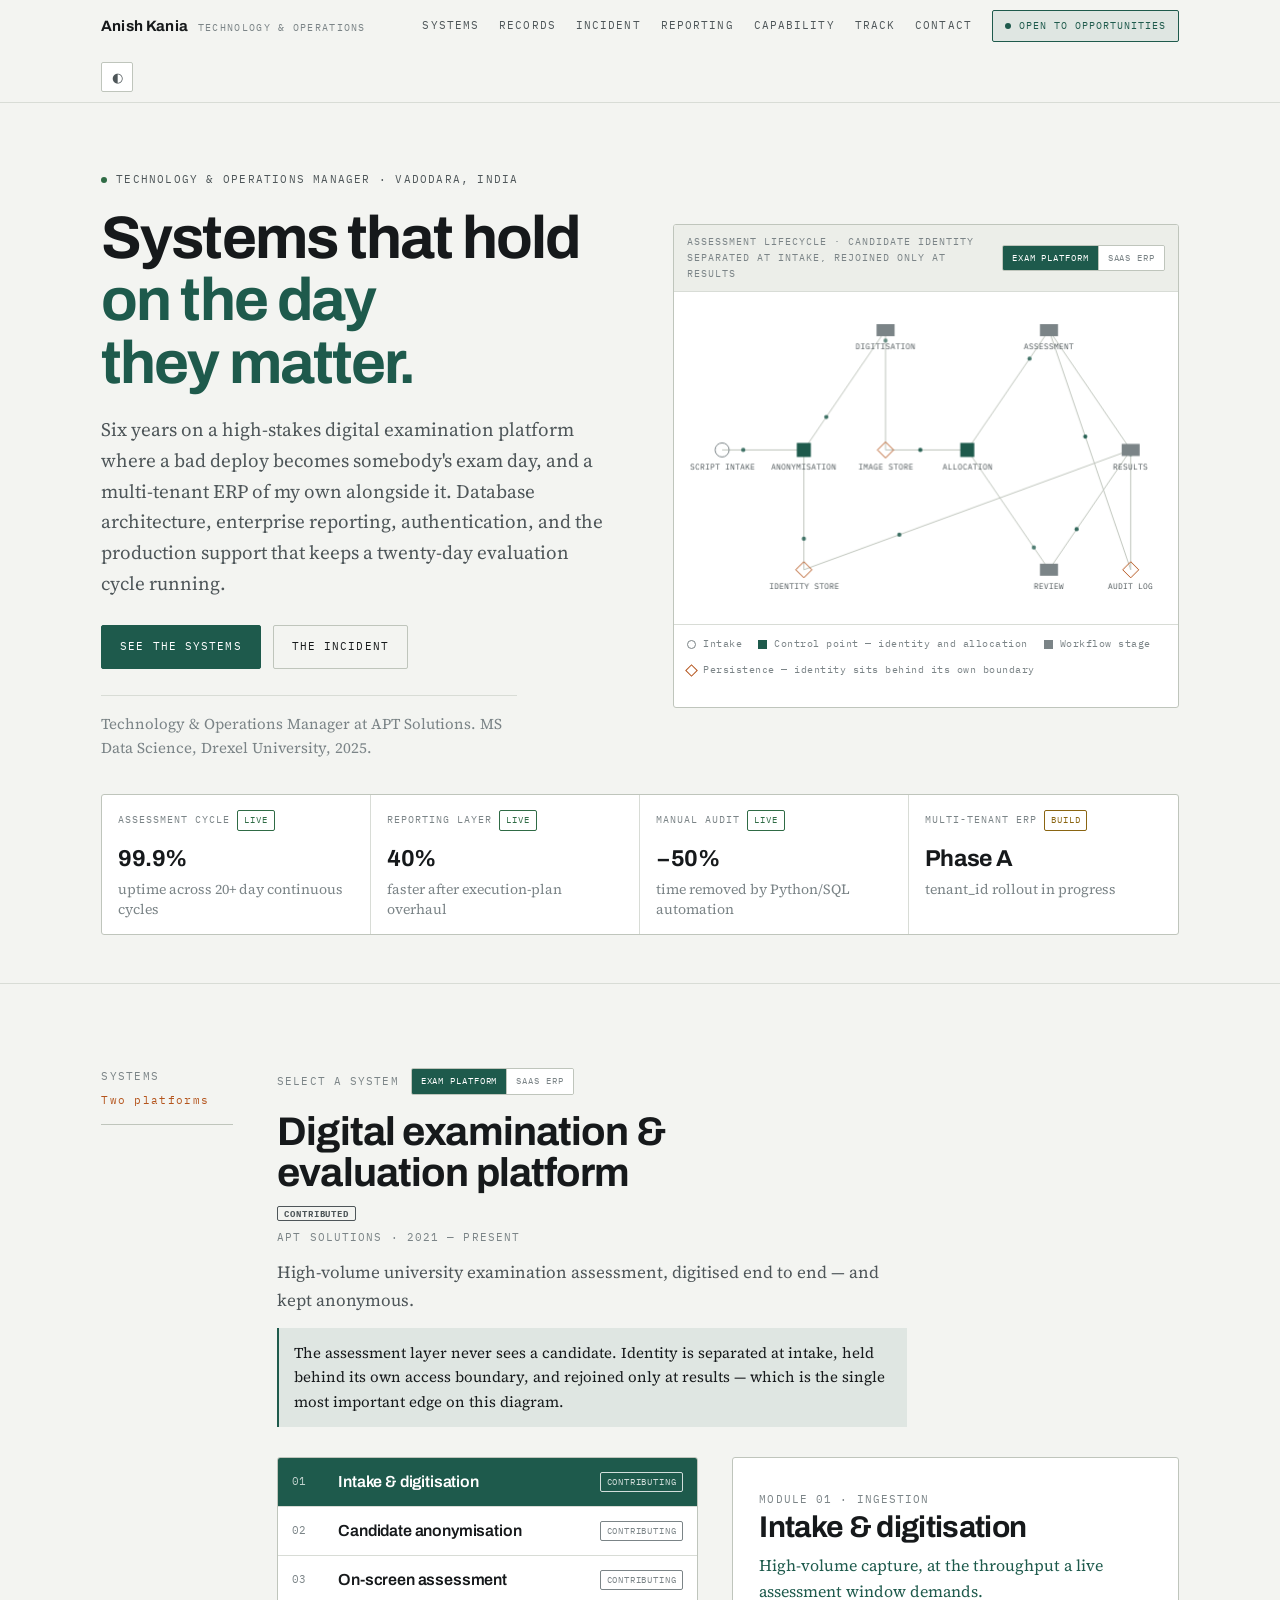
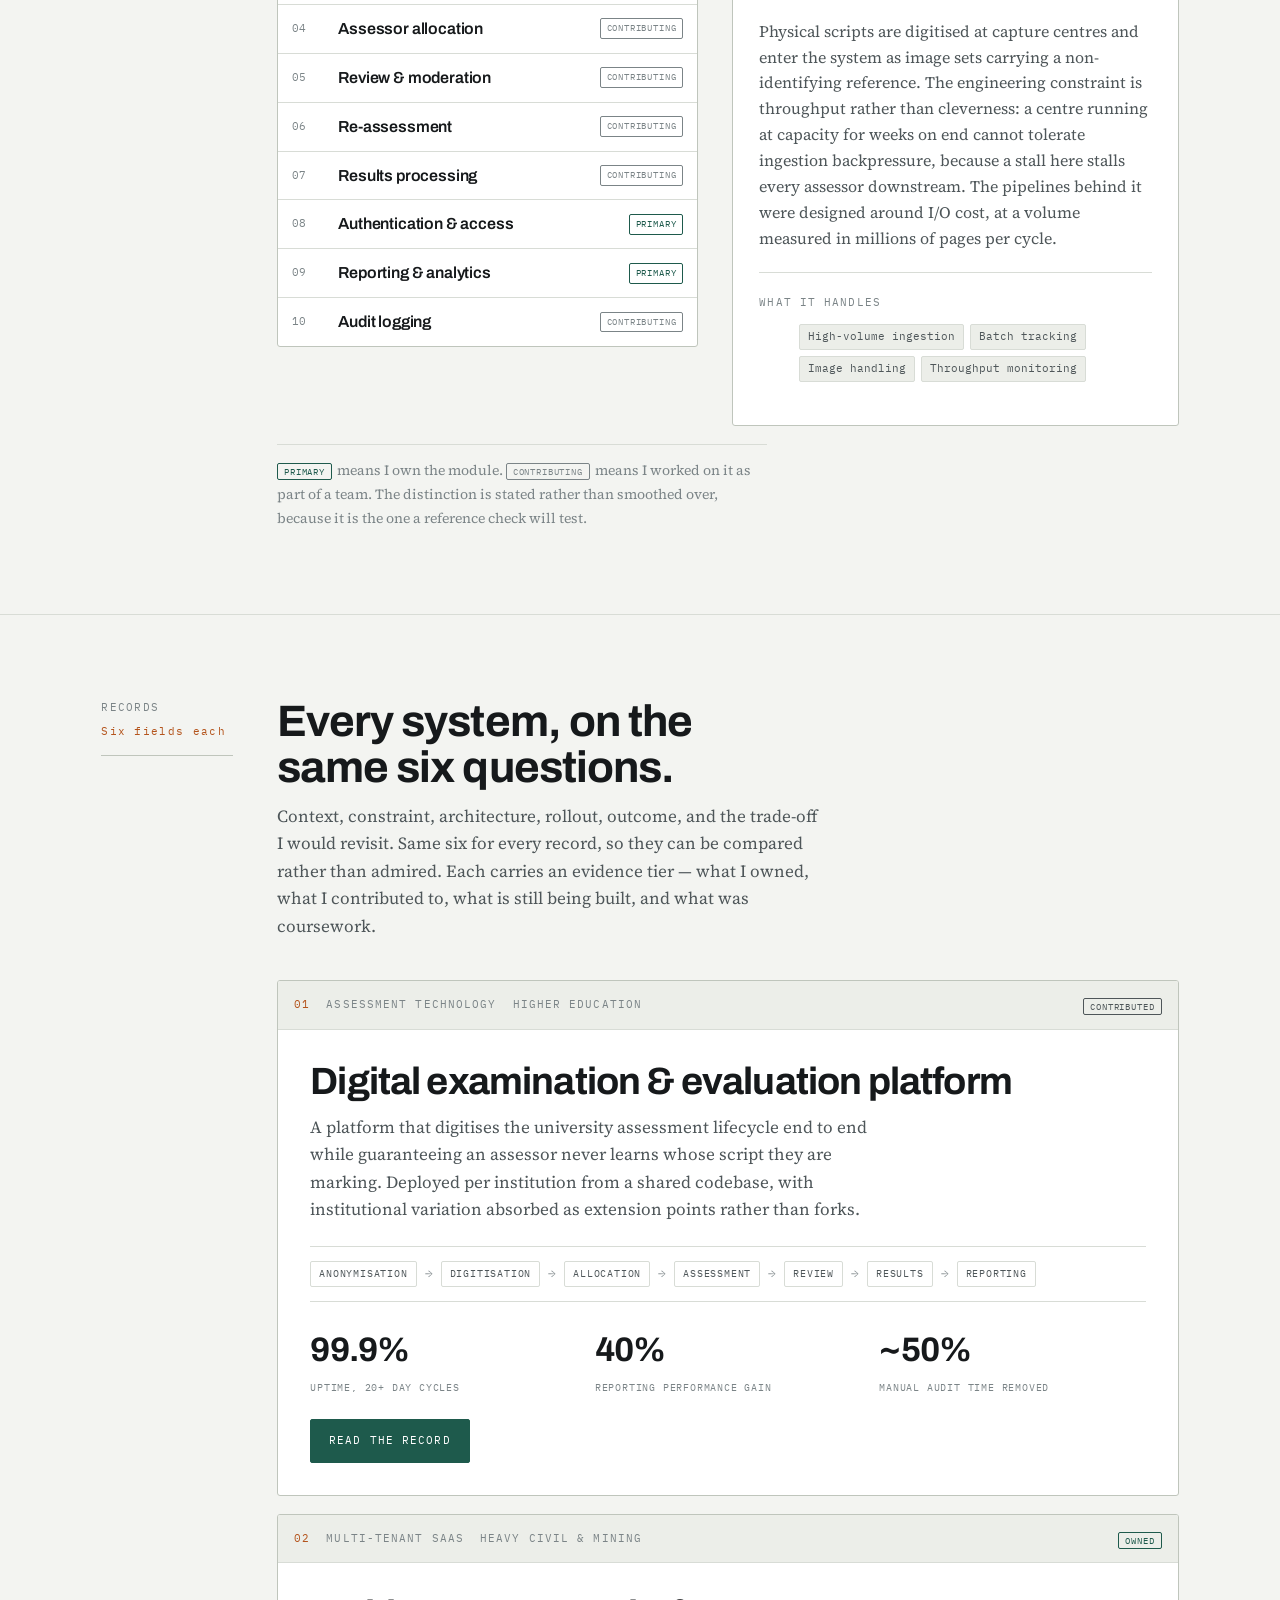
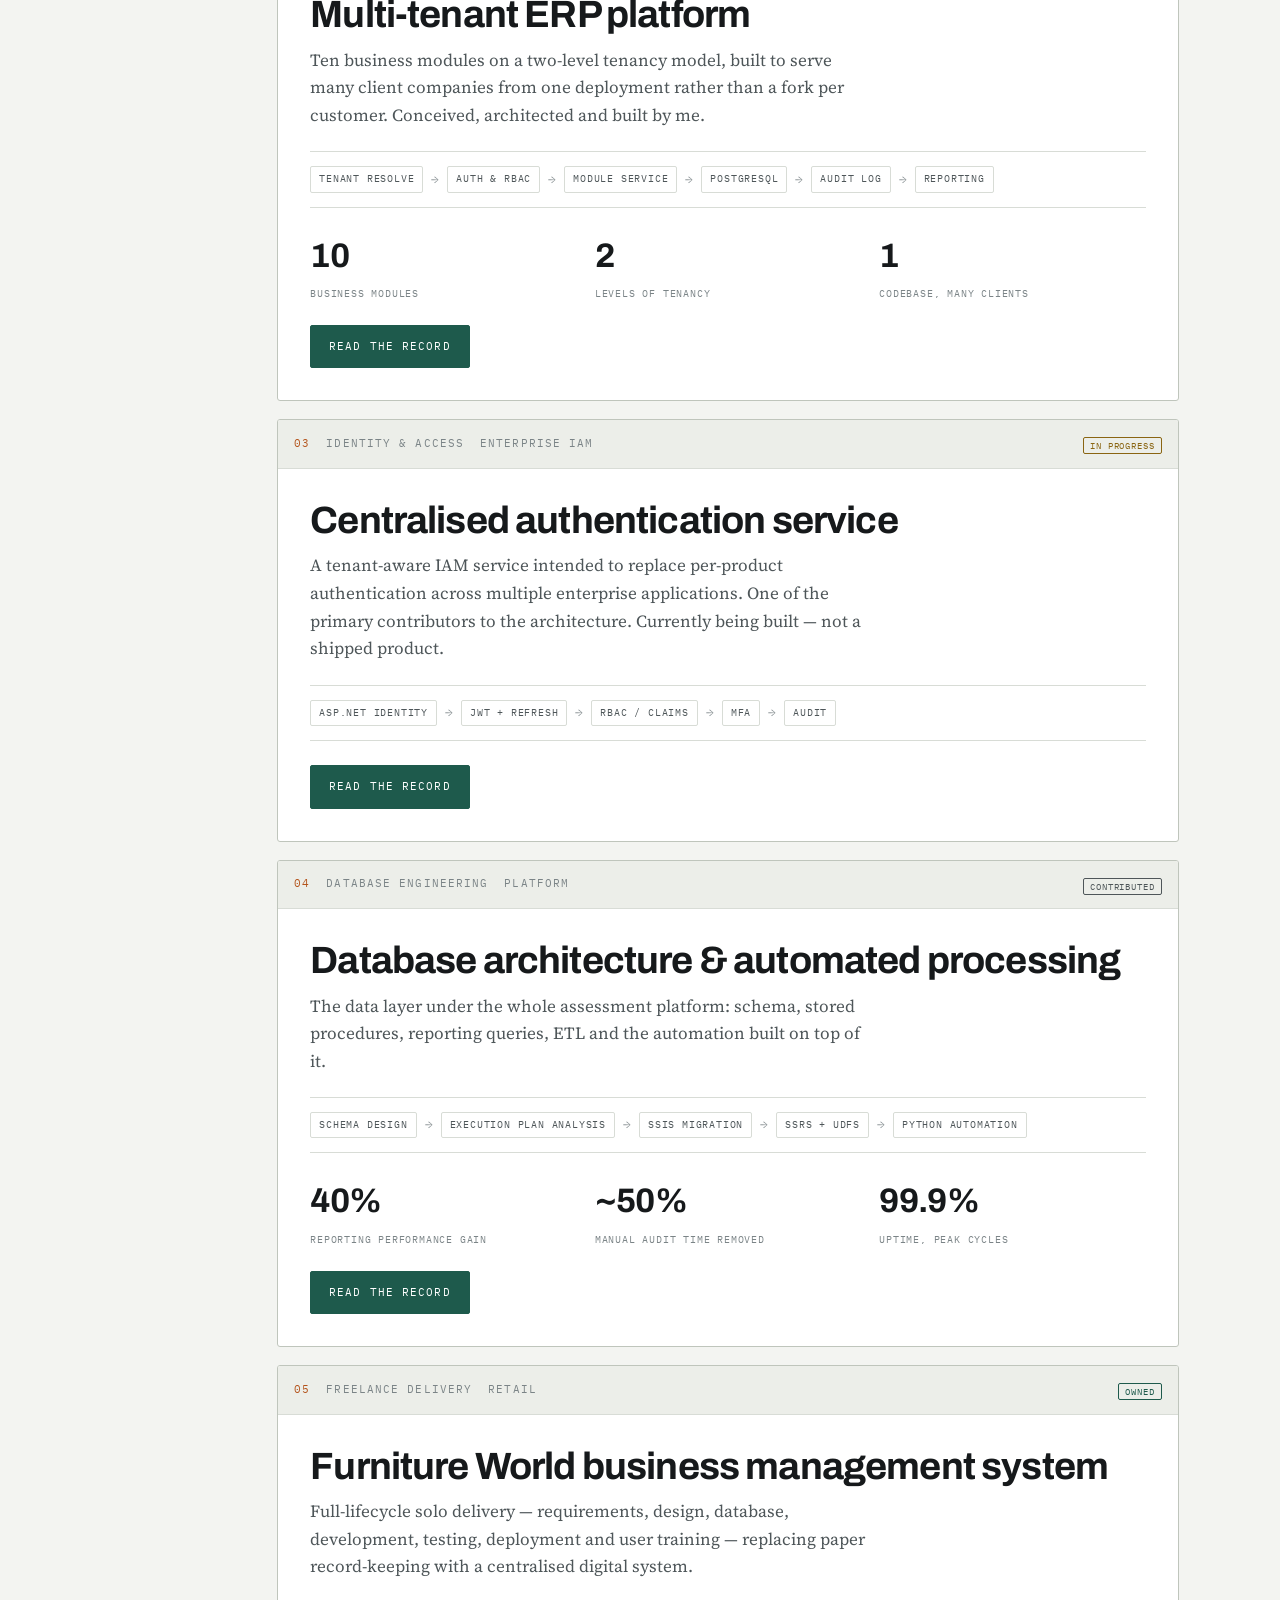
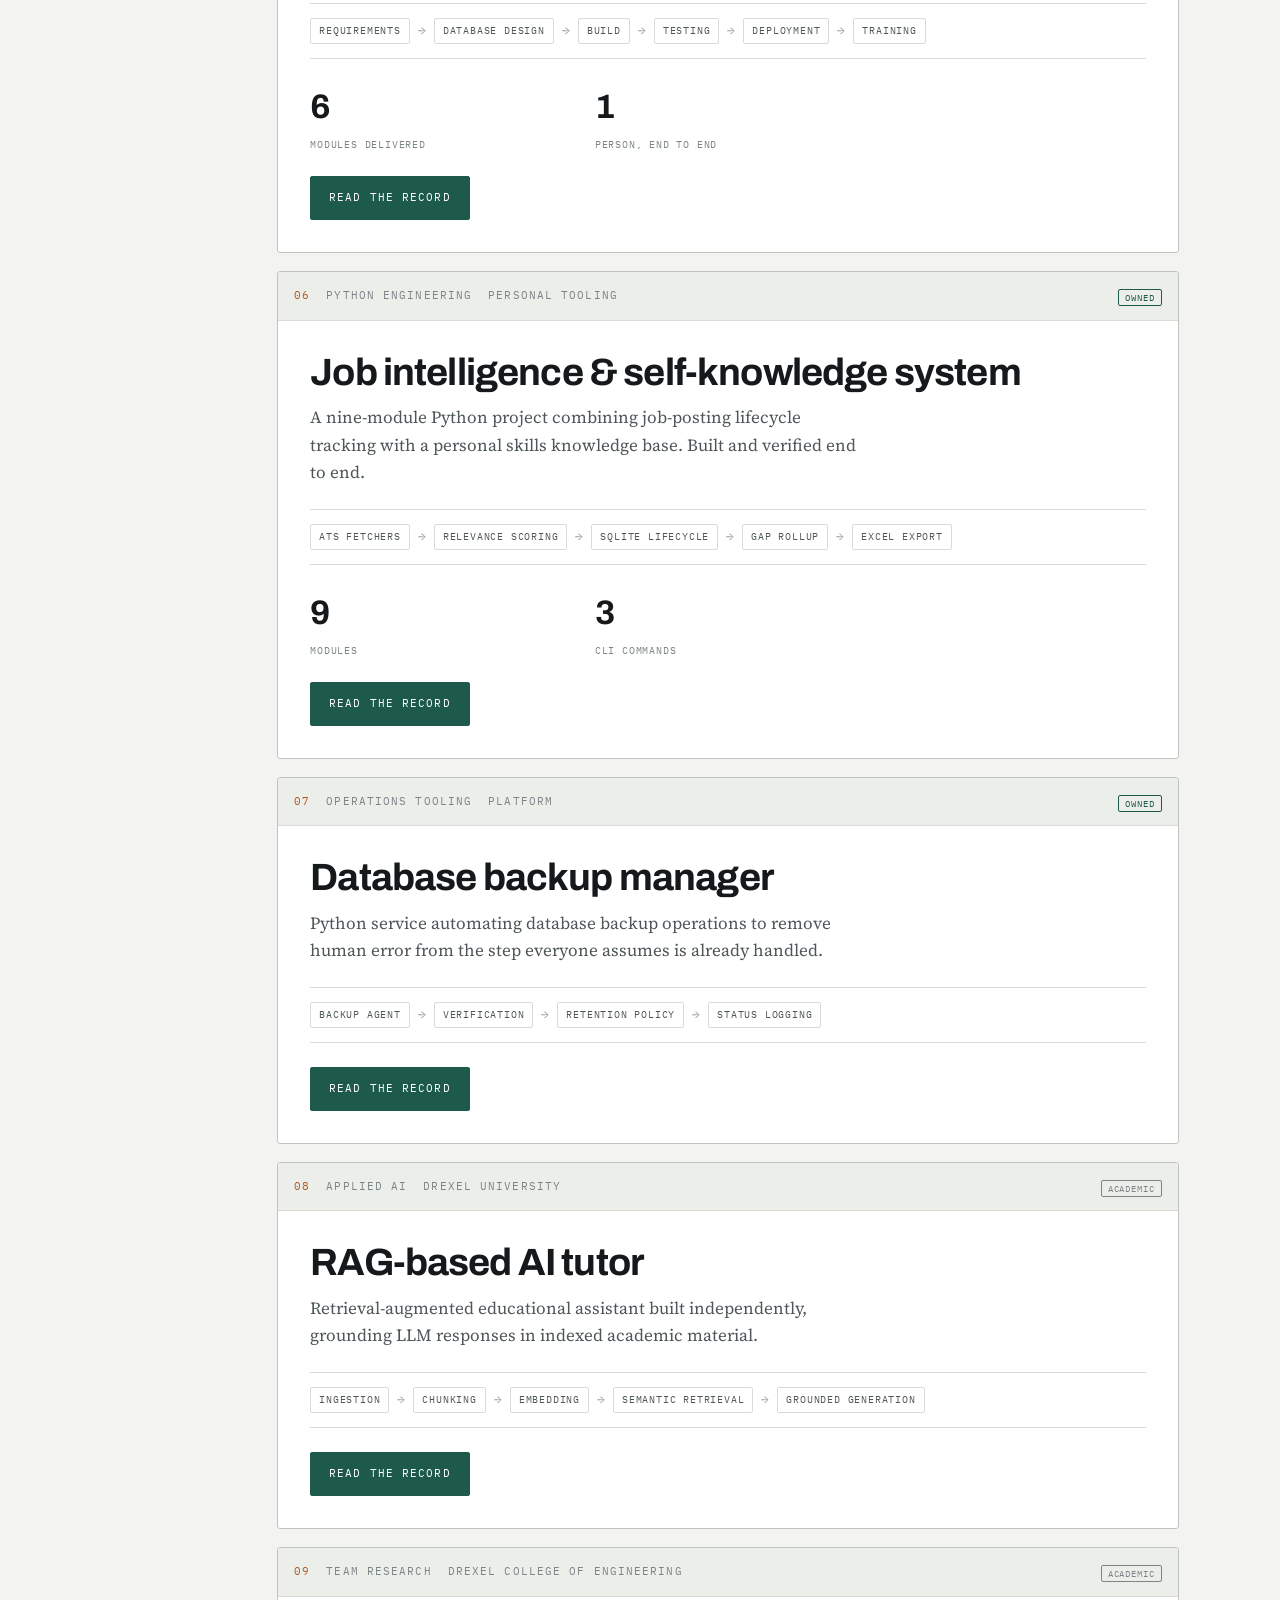
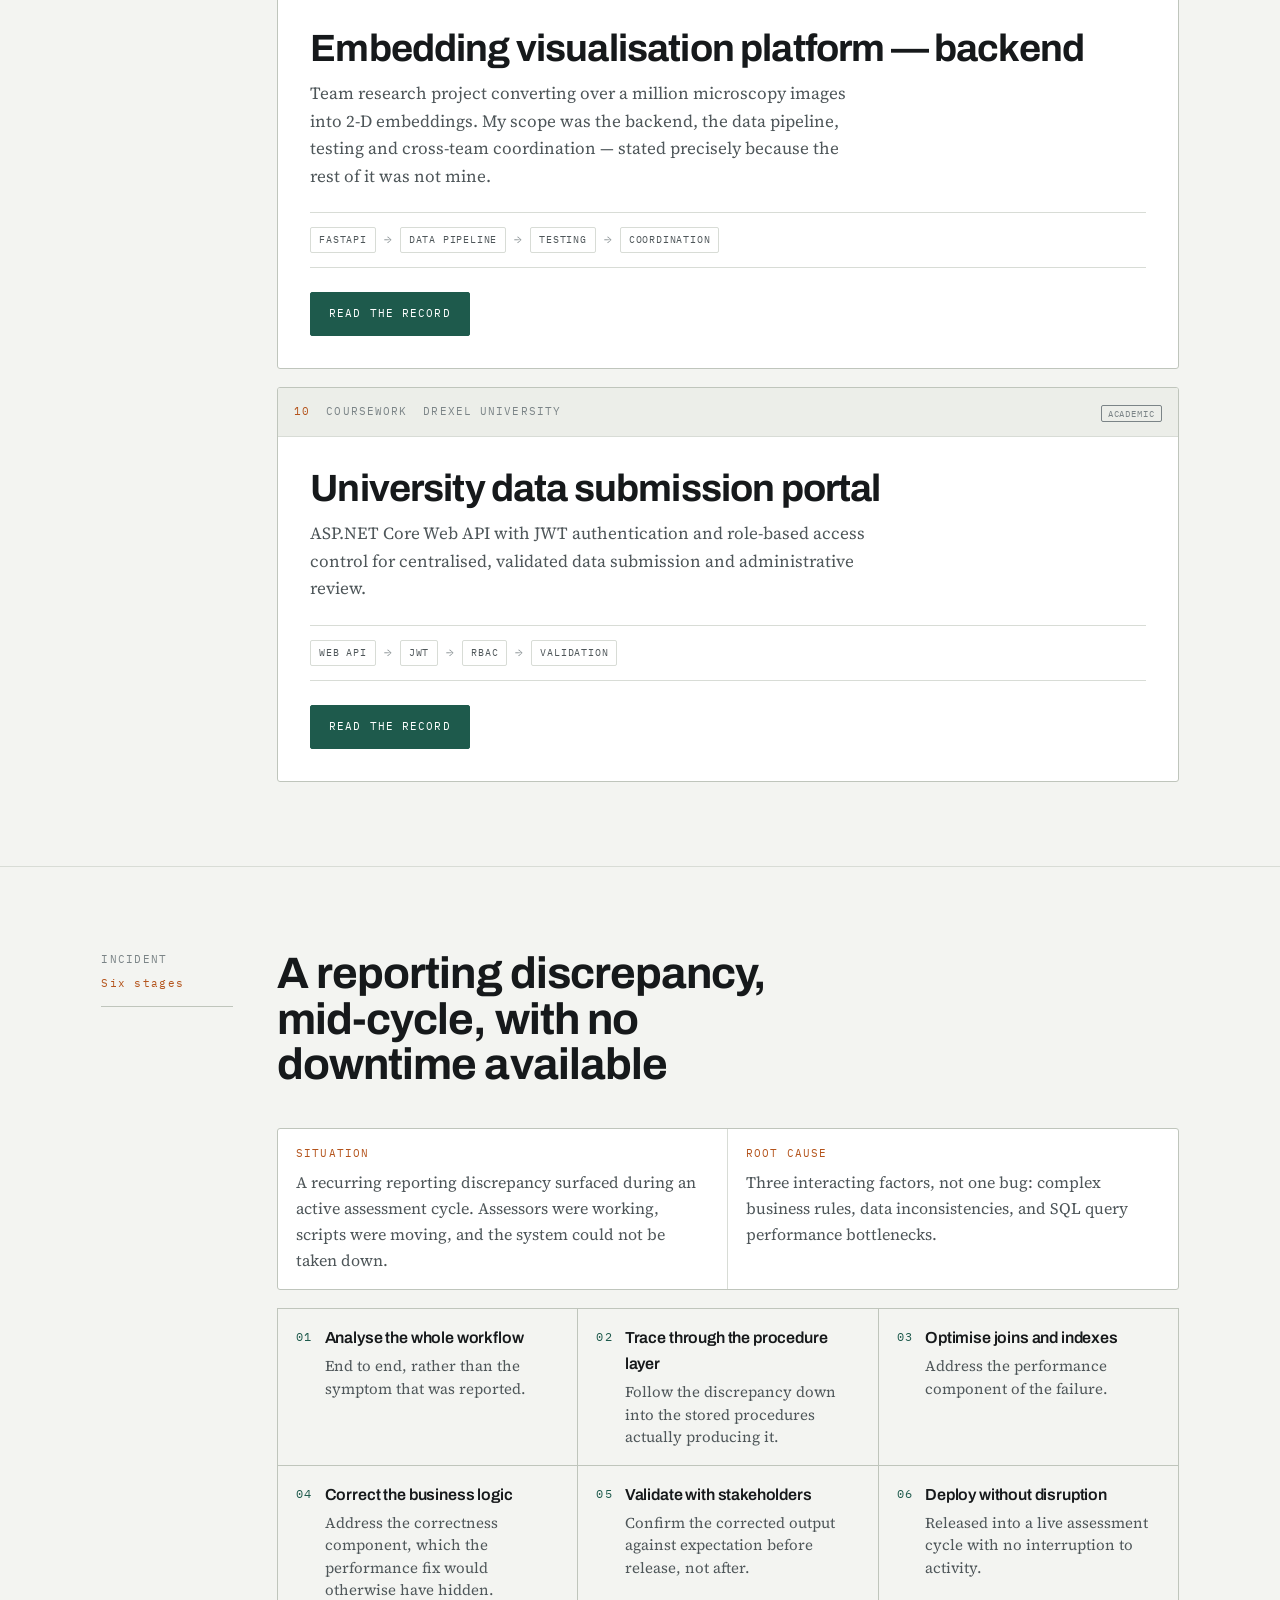
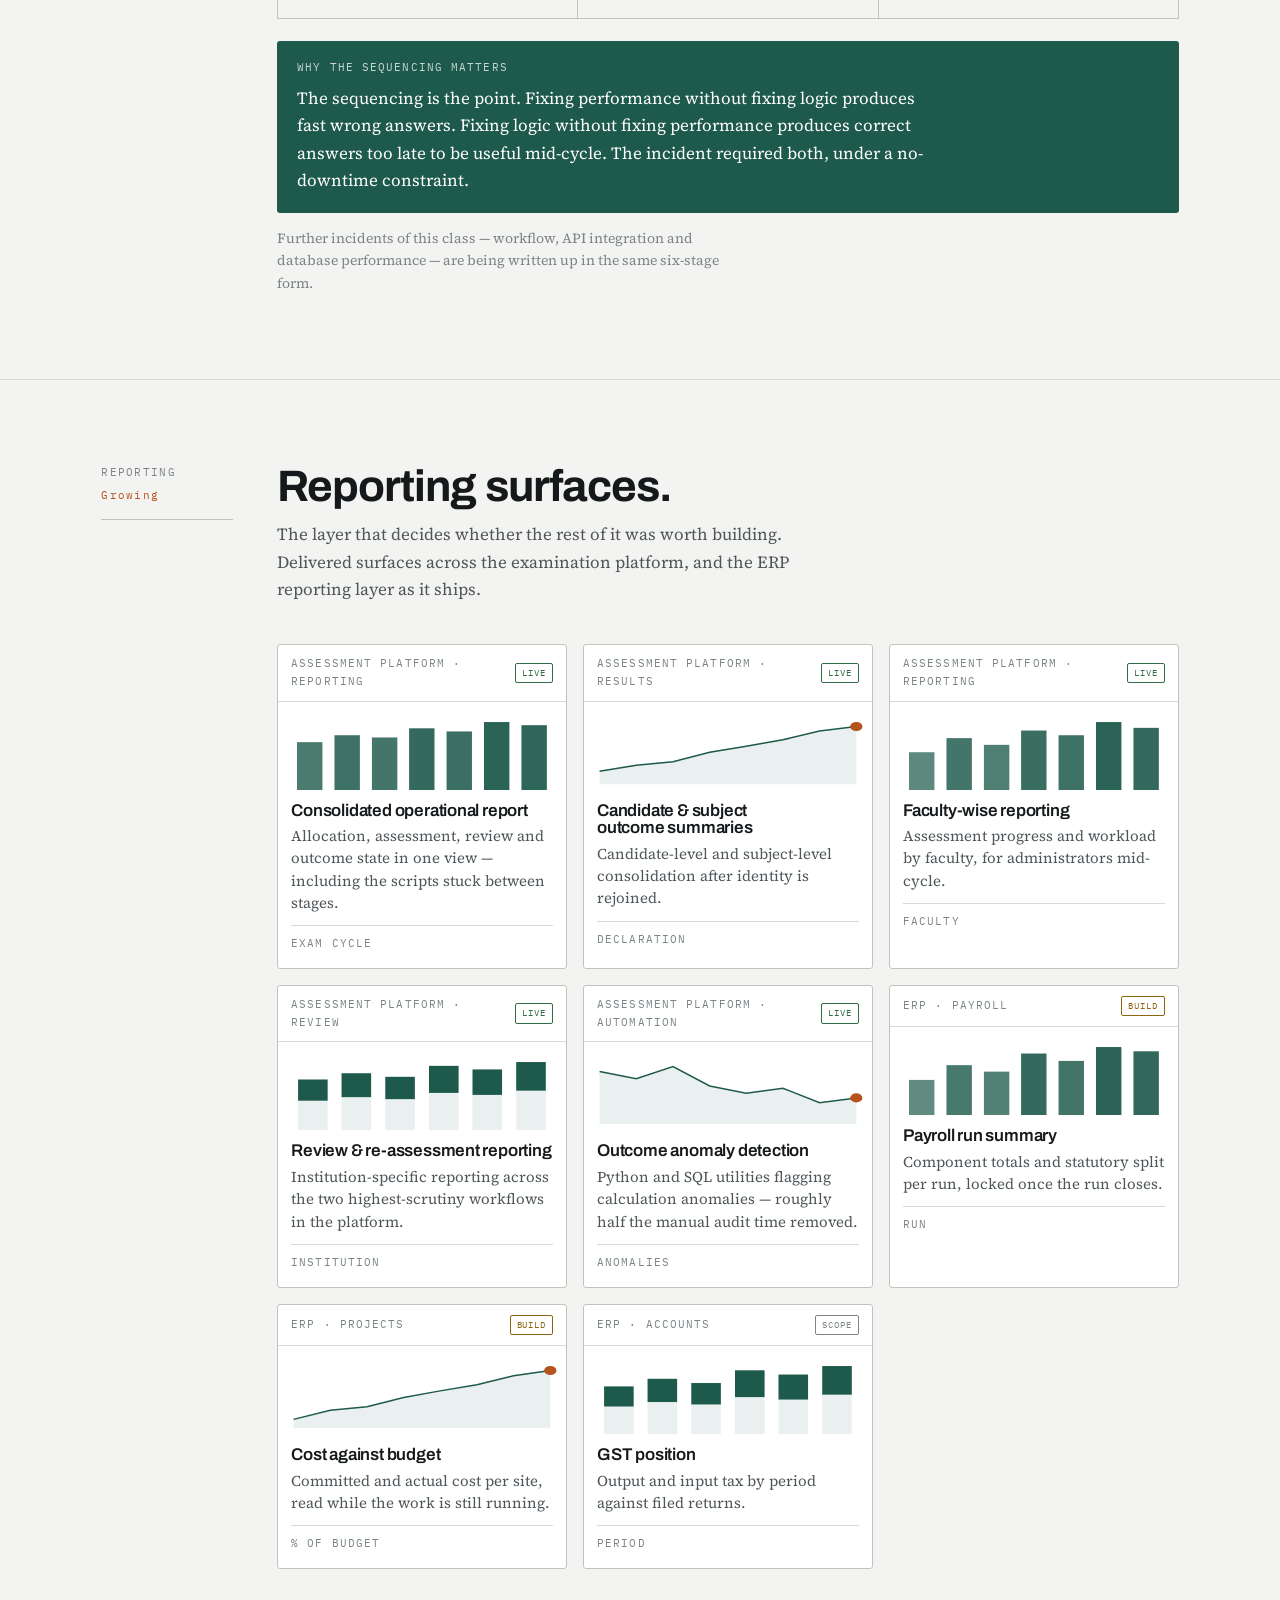
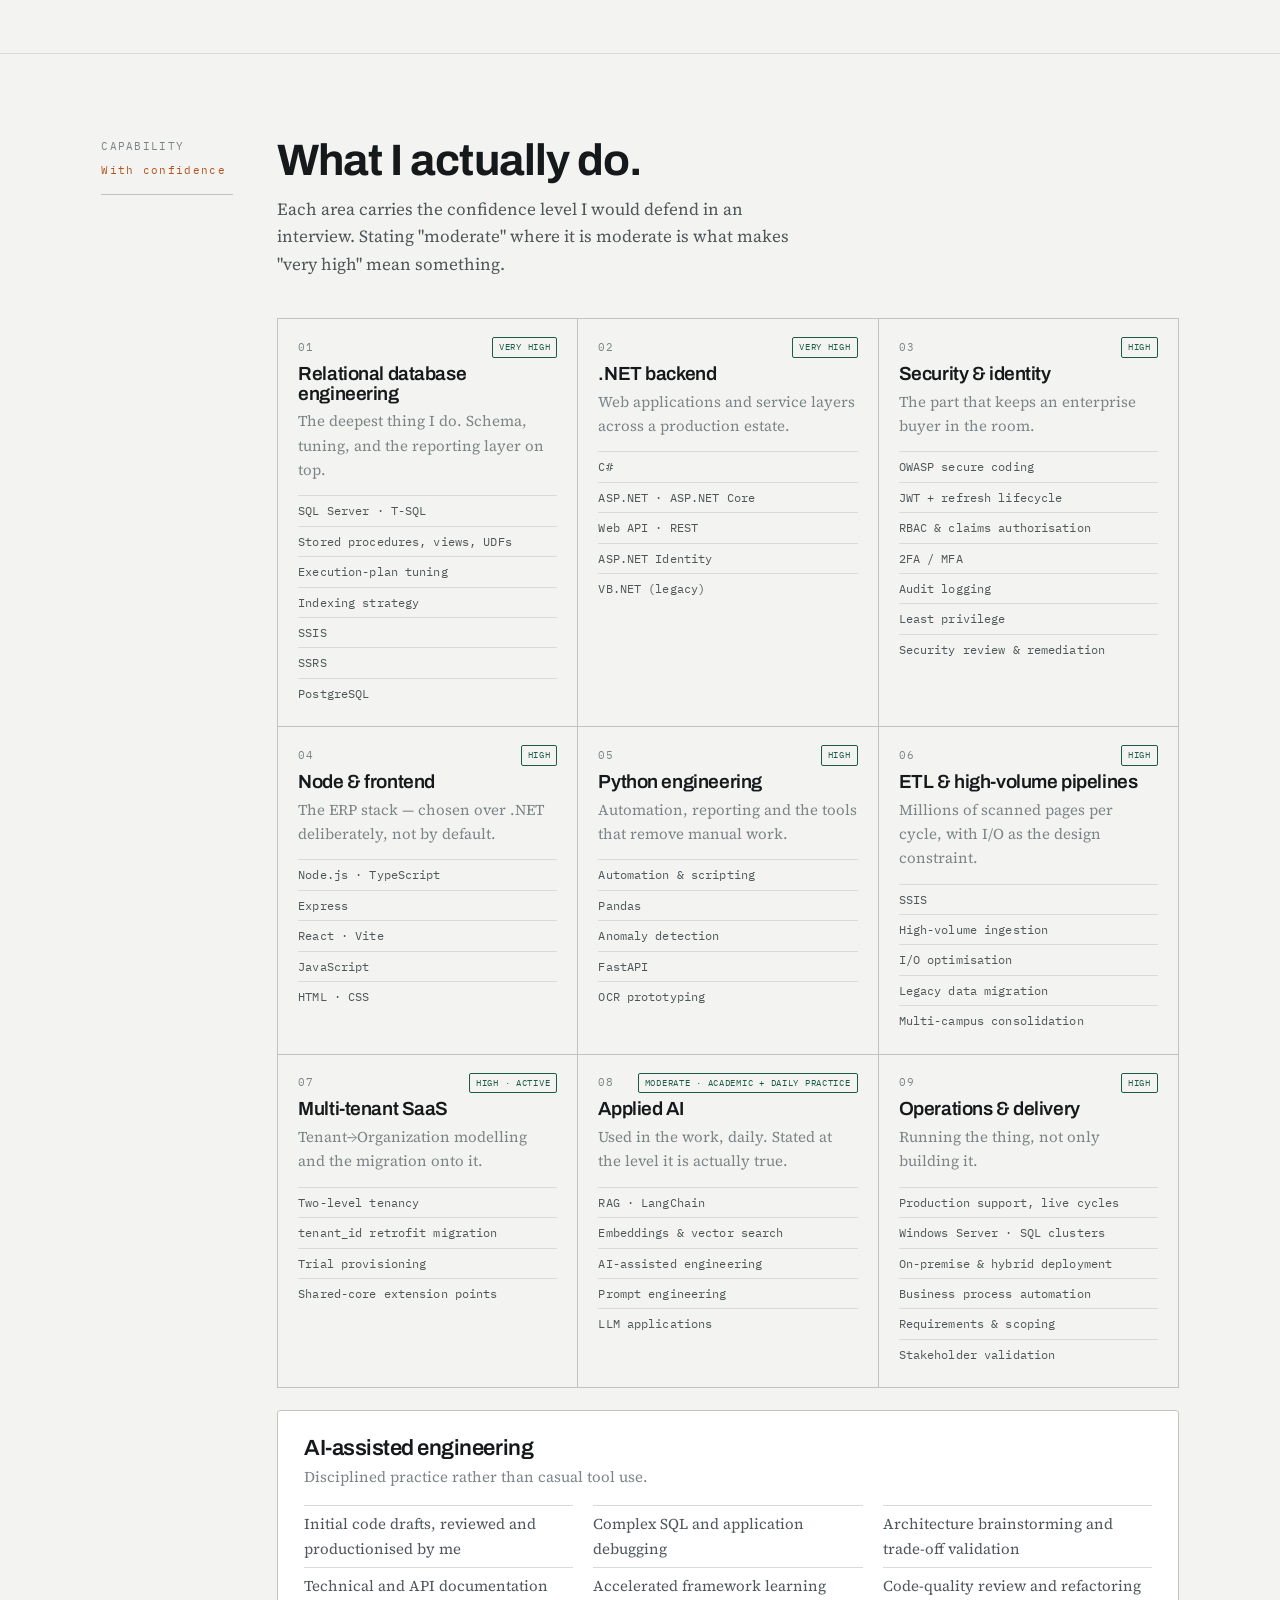
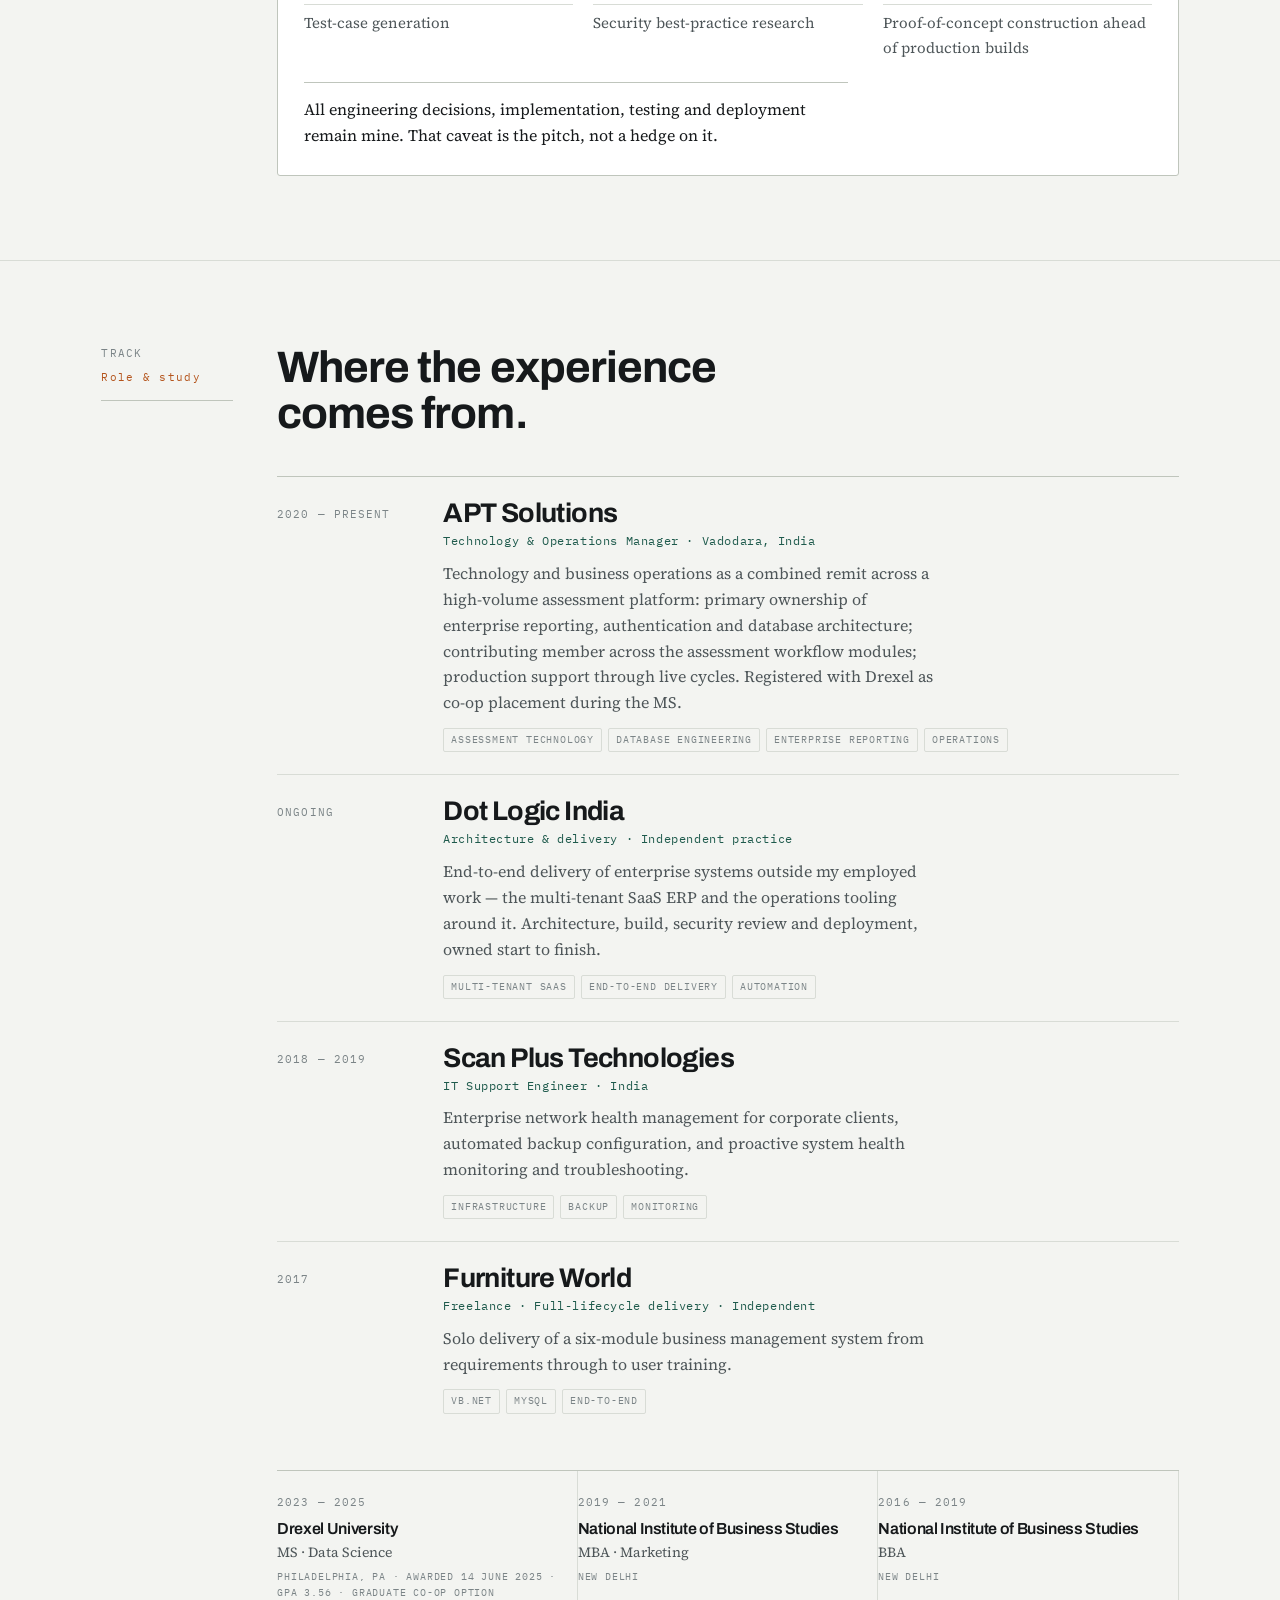
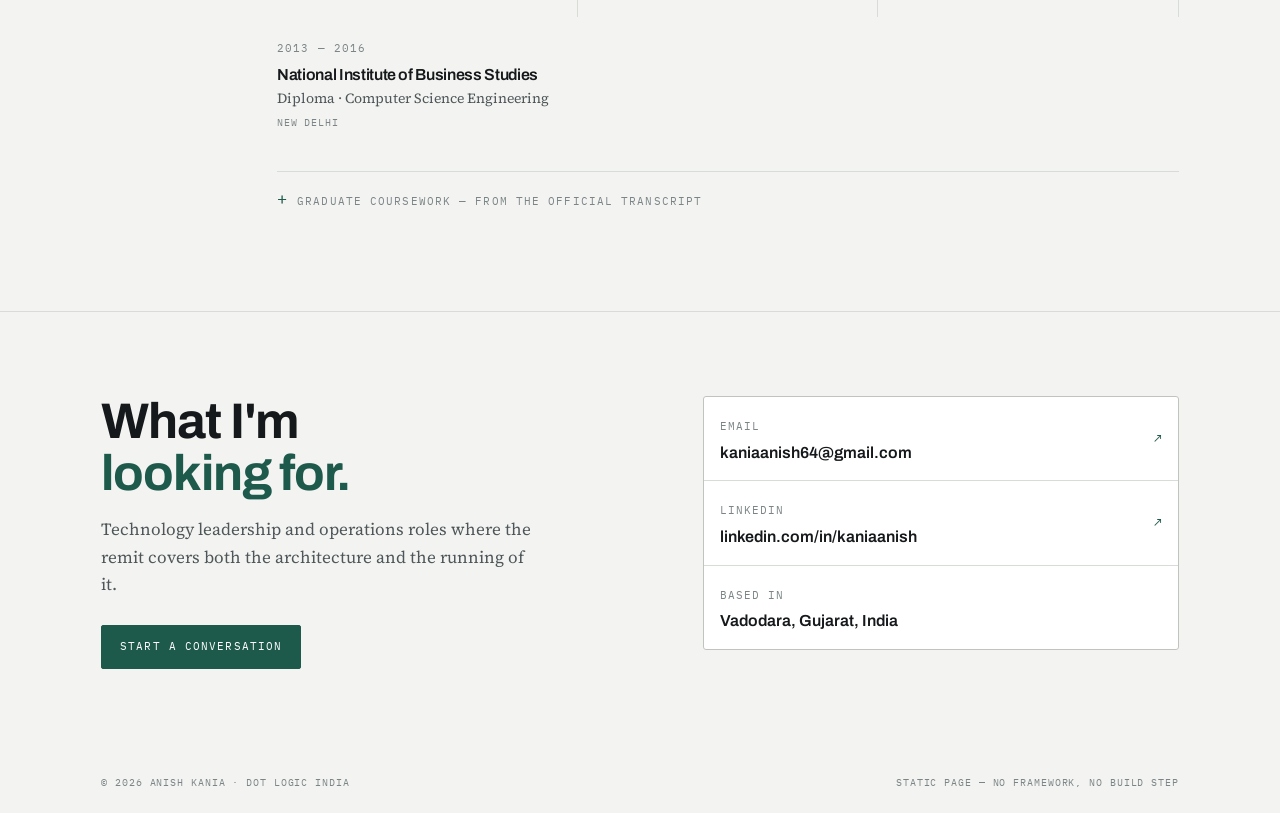
==== index.html @ 05c64f45 "Portfolio" ====
<!doctype html>
<html lang="en">
<head>
<meta charset="utf-8">
<meta name="viewport" content="width=device-width, initial-scale=1">
<meta name="description" content="Anish Kania — Technology &amp; Operations Manager. Multi-tenant enterprise systems, assessment technology, process automation and the operations discipline around them.">
<meta name="theme-color" content="#f3f4f1">
<meta property="og:title" content="Anish Kania — Technology &amp; Operations">
<meta property="og:description" content="Multi-tenant enterprise systems, assessment technology and process automation.">
<meta property="og:type" content="profile">
<script type="application/ld+json">
{"@context":"https://schema.org","@type":"Person","name":"Anish Kania","jobTitle":"Technology & Operations Manager","email":"mailto:kaniaanish64@gmail.com","address":{"@type":"PostalAddress","addressLocality":"Vadodara","addressRegion":"Gujarat","addressCountry":"IN"},"sameAs":["https://linkedin.com/in/kaniaanish"],"worksFor":{"@type":"Organization","name":"APT Solutions Pvt. Ltd."}}
</script>
<title>Anish Kania Control Plane</title>
<link rel="preconnect" href="https://fonts.googleapis.com">
<link rel="preconnect" href="https://fonts.gstatic.com" crossorigin>
<link rel="stylesheet" href="https://fonts.googleapis.com/css2?family=Archivo:wght@500;600;700&family=IBM+Plex+Mono:wght@400;500&family=Source+Serif+4:opsz,wght@8..60,400;8..60,600&display=swap">
<link rel="stylesheet" href="style.css">
</head>
<body>

<header class="masthead">
  <div class="wrap masthead-in">
    <a class="mark" href="#top">
      <strong id="markName">Anish Kania</strong>
      <span>Technology &amp; Operations</span>
    </a>

    <nav class="mast-nav" aria-label="Sections">
      <a href="#systems">Systems</a>
      <a href="#records">Records</a>
      <a href="#incident">Incident</a>
      <a href="#reporting">Reporting</a>
      <a href="#capability">Capability</a>
      <a href="#track">Track</a>
      <a href="#contact">Contact</a>
    </nav>

    <a class="avail" href="#contact"><span class="avail-dot"></span><span id="availability"></span></a>
    <button class="theme-btn" id="themeBtn" type="button" aria-label="Switch light and dark">◐</button>
  </div>
</header>

<main id="top">

  <!-- ===================== hero ===================== -->
  <section class="hero">
    <div class="wrap">
      <div class="hero-grid">
        <div>
          <p class="eyebrow"><span class="dot"></span><span id="heroEyebrow"></span></p>
          <h1 id="heroTitle"></h1>
          <p class="hero-lede" id="heroLede"></p>
          <div class="hero-actions">
            <a class="btn btn-solid" id="ctaPrimary" href="#systems"></a>
            <a class="btn btn-line" id="ctaSecondary" href="#incident"></a>
          </div>
          <p class="standfirst" id="standfirst"></p>
        </div>

        <figure class="schematic">
          <figcaption class="schematic-bar">
            <span class="mono" id="schematicCaption"></span>
            <div class="switch switch-sm system-switch" role="group" aria-label="Choose a system"></div>
          </figcaption>
          <div class="schematic-canvas-wrap">
            <canvas id="topology" role="img" aria-label="Schematic of the selected system's data and control flow."></canvas>
          </div>
          <ul class="legend" id="legend"></ul>
        </figure>
      </div>

      <div class="tiles" id="tiles"></div>
    </div>
  </section>

  <!-- ===================== systems / module map ===================== -->
  <section class="section" id="systems">
    <div class="wrap section-in">
      <div class="rail">
        <span class="rail-name">Systems</span>
        <span class="rail-no">Two platforms</span>
        <span class="rail-rule"></span>
      </div>
      <div>
        <div class="system-switch-row">
          <span class="mono">Select a system</span>
          <div class="switch switch-sm system-switch" role="group" aria-label="Choose a system"></div>
        </div>
        <div class="system-head">
          <h2 id="systemTitle"></h2>
          <p class="mono" id="systemMeta"></p>
          <p class="system-sub" id="systemSub"></p>
          <p class="system-note" id="systemNote"></p>
        </div>
        <div class="module-layout">
          <div class="module-list" id="moduleList" role="tablist" aria-label="Modules"></div>
          <div class="module-detail" id="moduleDetail" role="tabpanel" tabindex="0"></div>
        </div>
        <p class="ownership-key">
          <span class="own own-primary">Primary</span> means I own the module.
          <span class="own own-contributing">Contributing</span> means I worked on it as part of a team.
          The distinction is stated rather than smoothed over, because it is the one a reference check will test.
        </p>
      </div>
    </div>
  </section>

  <!-- ===================== records ===================== -->
  <section class="section" id="records">
    <div class="wrap section-in">
      <div class="rail">
        <span class="rail-name">Records</span>
        <span class="rail-no">Six fields each</span>
        <span class="rail-rule"></span>
      </div>
      <div>
        <div class="sec-head">
          <h2>Every system, on the same six questions.</h2>
          <p>Context, constraint, architecture, rollout, outcome, and the trade-off I would revisit. Same six for every record, so they can be compared rather than admired. Each carries an evidence tier — what I owned, what I contributed to, what is still being built, and what was coursework.</p>
        </div>
        <div class="cases" id="cases"></div>
      </div>
    </div>
  </section>

  <!-- ===================== incident ===================== -->
  <section class="section" id="incident">
    <div class="wrap section-in">
      <div class="rail">
        <span class="rail-name">Incident</span>
        <span class="rail-no">Six stages</span>
        <span class="rail-rule"></span>
      </div>
      <div>
        <div class="sec-head">
          <h2 id="incidentTitle"></h2>
        </div>
        <div class="inc-grid">
          <div class="inc-field">
            <span class="mono">Situation</span>
            <p id="incidentSituation"></p>
          </div>
          <div class="inc-field">
            <span class="mono">Root cause</span>
            <p id="incidentCause"></p>
          </div>
        </div>
        <ol class="inc-steps" id="incidentSteps"></ol>
        <div class="inc-why">
          <span class="mono">Why the sequencing matters</span>
          <p id="incidentWhy"></p>
        </div>
        <p class="inc-note" id="incidentNote"></p>
      </div>
    </div>
  </section>

  <!-- ===================== reporting ===================== -->
  <section class="section" id="reporting">
    <div class="wrap section-in">
      <div class="rail">
        <span class="rail-name">Reporting</span>
        <span class="rail-no">Growing</span>
        <span class="rail-rule"></span>
      </div>
      <div>
        <div class="sec-head">
          <h2>Reporting surfaces.</h2>
          <p>The layer that decides whether the rest of it was worth building. Delivered surfaces across the examination platform, and the ERP reporting layer as it ships.</p>
        </div>
        <div class="reports" id="reports"></div>
      </div>
    </div>
  </section>

  <!-- ===================== capability ===================== -->
  <section class="section" id="capability">
    <div class="wrap section-in">
      <div class="rail">
        <span class="rail-name">Capability</span>
        <span class="rail-no">With confidence</span>
        <span class="rail-rule"></span>
      </div>
      <div>
        <div class="sec-head">
          <h2>What I actually do.</h2>
          <p>Each area carries the confidence level I would defend in an interview. Stating "moderate" where it is moderate is what makes "very high" mean something.</p>
        </div>
        <div class="cap-grid" id="capabilityGrid"></div>
        <div class="ai-block" id="aiPractice"></div>
      </div>
    </div>
  </section>

  <!-- ===================== track ===================== -->
  <section class="section" id="track">
    <div class="wrap section-in">
      <div class="rail">
        <span class="rail-name">Track</span>
        <span class="rail-no">Role &amp; study</span>
        <span class="rail-rule"></span>
      </div>
      <div>
        <div class="sec-head"><h2>Where the experience comes from.</h2></div>
        <div class="track" id="trackList"></div>
        <div class="edu" id="education"></div>
        <details class="cw-details">
          <summary><span class="mono">Graduate coursework — from the official transcript</span></summary>
          <ul class="cw-list" id="coursework"></ul>
        </details>
      </div>
    </div>
  </section>

  <!-- ===================== contact ===================== -->
  <section class="section" id="contact" style="border-bottom:none">
    <div class="wrap">
      <div class="contact-grid">
        <div>
          <h2 id="contactHeading"></h2>
          <p class="contact-lede" id="contactLede"></p>
          <div class="hero-actions">
            <a class="btn btn-solid" id="contactCta" href="#"></a>
          </div>
        </div>
        <div class="contact-card" id="contactCard"></div>
      </div>
    </div>
  </section>

  <div class="wrap foot">
    <p>© <span id="year"></span> Anish Kania · Dot Logic India</p>
    <p>Static page — no framework, no build step</p>
  </div>
</main>

<!-- ===================== record modal ===================== -->
<div class="modal" id="recordModal" hidden>
  <div class="modal-back" data-close></div>
  <div class="modal-card" role="dialog" aria-modal="true" aria-labelledby="modalTitle">
    <div class="modal-head">
      <span class="mono" id="modalKicker"></span>
      <button class="modal-close" id="modalClose" type="button" data-close aria-label="Close record">✕</button>
    </div>
    <div class="modal-body">
      <h2 id="modalTitle"></h2>
      <div id="modalBody"></div>
    </div>
  </div>
</div>

<script src="data.js"></script>
<script src="script.js"></script>

</body>
</html>
---- style.css ----
/* ==========================================================================
   Anish Kania — portfolio
   Visual world: engineering ledger + control plane.
   Hairline rules, tabular figures, stamped status chips. Nothing glows.
   ========================================================================== */

/* --- tokens: complete light palette on bare :root ------------------------ */
:root{
  --paper:#f3f4f1;
  --surface:#ffffff;
  --surface-2:#eceee9;
  --ink:#16191b;
  --ink-2:#4e5659;
  --ink-3:#7b8487;
  --rule:#d8dcd6;
  --rule-strong:#bfc5bc;
  --accent:#1e5a4c;
  --accent-ink:#ffffff;
  --accent-soft:rgba(30,90,76,.09);
  --signal:#b4541c;
  --ok:#2f6b45;
  --warn:#8a6512;
  --crit:#9b3226;
  --grid-line:rgba(22,25,27,.055);

  --display:'Archivo','Helvetica Neue',Arial,sans-serif;
  --body:'Source Serif 4',Georgia,'Times New Roman',serif;
  --mono:'IBM Plex Mono',ui-monospace,SFMono-Regular,Menlo,monospace;

  --wrap:1180px;
  --gutter:clamp(16px,4vw,56px);
  --rail:132px;
}

@media (prefers-color-scheme:dark){
  :root:not([data-theme="light"]){
    --paper:#101416;
    --surface:#171c1f;
    --surface-2:#1e2428;
    --ink:#e6e9e4;
    --ink-2:#a2aba9;
    --ink-3:#79837f;
    --rule:#293034;
    --rule-strong:#3a4348;
    --accent:#62b79c;
    --accent-ink:#0d1315;
    --accent-soft:rgba(98,183,156,.11);
    --signal:#e08145;
    --ok:#6fbe8c;
    --warn:#d3a648;
    --crit:#e07a6b;
    --grid-line:rgba(230,233,228,.05);
  }
}
:root[data-theme="dark"]{
  --paper:#101416;
  --surface:#171c1f;
  --surface-2:#1e2428;
  --ink:#e6e9e4;
  --ink-2:#a2aba9;
  --ink-3:#79837f;
  --rule:#293034;
  --rule-strong:#3a4348;
  --accent:#62b79c;
  --accent-ink:#0d1315;
  --accent-soft:rgba(98,183,156,.11);
  --signal:#e08145;
  --ok:#6fbe8c;
  --warn:#d3a648;
  --crit:#e07a6b;
  --grid-line:rgba(230,233,228,.05);
}

/* --- base --------------------------------------------------------------- */
*{box-sizing:border-box}
html{-webkit-text-size-adjust:100%}
body{
  margin:0;
  background:var(--paper);
  color:var(--ink);
  font-family:var(--body);
  font-size:17px;
  line-height:1.62;
  overflow-x:hidden;
}
img{max-width:100%;display:block}
a{color:inherit}
:focus-visible{outline:2px solid var(--accent);outline-offset:3px;border-radius:2px}
h1,h2,h3,h4{font-family:var(--display);font-weight:700;letter-spacing:-.022em;line-height:1.04;text-wrap:balance;margin:0}
p{margin:0}
button{font:inherit;color:inherit;background:none;border:none;cursor:pointer}

.wrap{max-width:var(--wrap);margin-inline:auto;padding-inline:var(--gutter)}

/* mono utility label — used for every machine-ish string on the page */
.mono{font-family:var(--mono);font-size:11px;letter-spacing:.1em;text-transform:uppercase;color:var(--ink-3)}
.num{font-family:var(--mono);font-variant-numeric:tabular-nums;font-feature-settings:"tnum"}

/* --- masthead ----------------------------------------------------------- */
.masthead{
  position:sticky;top:0;z-index:40;
  background:color-mix(in srgb,var(--paper) 88%,transparent);
  backdrop-filter:blur(10px);-webkit-backdrop-filter:blur(10px);
  border-bottom:1px solid var(--rule);
}
.masthead-in{display:flex;align-items:center;gap:20px;min-height:60px;padding-block:10px;flex-wrap:wrap}
.mark{display:flex;align-items:baseline;gap:10px;text-decoration:none;margin-right:auto}
.mark strong{font-family:var(--display);font-size:15px;letter-spacing:.01em;font-weight:700}
.mark span{font-family:var(--mono);font-size:10px;letter-spacing:.13em;text-transform:uppercase;color:var(--ink-3)}
.mast-nav{display:flex;gap:20px}
.mast-nav a{
  font-family:var(--mono);font-size:11px;letter-spacing:.1em;text-transform:uppercase;
  color:var(--ink-2);text-decoration:none;padding-block:4px;border-bottom:1px solid transparent;
}
.mast-nav a:hover{color:var(--ink);border-bottom-color:var(--accent)}

/* audience switch — the dual-door control */
.switch{display:flex;align-items:center;gap:0;border:1px solid var(--rule-strong);border-radius:2px;overflow:hidden}
.switch button{
  font-family:var(--mono);font-size:10px;letter-spacing:.1em;text-transform:uppercase;
  padding:7px 12px;color:var(--ink-3);background:var(--surface);transition:background .18s,color .18s;
}
.switch button + button{border-left:1px solid var(--rule-strong)}
.switch button[aria-pressed="true"]{background:var(--accent);color:var(--accent-ink)}
.switch button:hover:not([aria-pressed="true"]){color:var(--ink)}
.theme-btn{
  border:1px solid var(--rule-strong);border-radius:2px;width:32px;height:30px;
  display:grid;place-items:center;background:var(--surface);color:var(--ink-2);font-size:13px;
}
.theme-btn:hover{color:var(--ink)}

/* --- ruled section frame ------------------------------------------------ */
.section{border-bottom:1px solid var(--rule);padding-block:clamp(46px,7vw,84px)}
.section-in{display:grid;grid-template-columns:var(--rail) 1fr;gap:clamp(20px,4vw,44px);align-items:start}
.rail{position:sticky;top:84px;display:flex;flex-direction:column;gap:6px}
.rail-no{font-family:var(--mono);font-size:11px;letter-spacing:.12em;color:var(--signal)}
.rail-name{font-family:var(--mono);font-size:11px;letter-spacing:.12em;text-transform:uppercase;color:var(--ink-3)}
.rail-rule{height:1px;background:var(--rule-strong);margin-top:8px}

.sec-head{max-width:62ch;margin-bottom:clamp(24px,3.5vw,40px)}
.sec-head h2{font-size:clamp(29px,4.1vw,44px);margin-bottom:12px}
.sec-head p{color:var(--ink-2);font-size:17px;max-width:60ch}

/* --- hero --------------------------------------------------------------- */
.hero{border-bottom:1px solid var(--rule);padding-block:clamp(36px,6vw,68px) clamp(28px,4vw,48px)}
.hero-grid{display:grid;grid-template-columns:minmax(0,1.02fr) minmax(0,1fr);gap:clamp(28px,4.5vw,56px);align-items:center}
.eyebrow{display:flex;align-items:center;gap:9px;margin-bottom:18px}
.eyebrow .dot{width:6px;height:6px;border-radius:50%;background:var(--ok);flex:none}
.eyebrow span{font-family:var(--mono);font-size:11px;letter-spacing:.11em;text-transform:uppercase;color:var(--ink-2)}
.hero h1{font-size:clamp(36px,5.4vw,60px);letter-spacing:-.032em}
.hero h1 em{font-style:normal;color:var(--accent);display:block}
.hero-lede{margin-top:20px;max-width:56ch;color:var(--ink-2);font-size:clamp(17px,1.5vw,19px)}
.hero-actions{display:flex;flex-wrap:wrap;gap:12px;margin-top:26px}
.btn{
  font-family:var(--mono);font-size:11px;letter-spacing:.1em;text-transform:uppercase;
  padding:12px 18px;border-radius:2px;text-decoration:none;display:inline-flex;align-items:center;gap:9px;
  border:1px solid var(--accent);transition:transform .16s,background .16s,color .16s;
}
.btn-solid{background:var(--accent);color:var(--accent-ink)}
.btn-solid:hover{transform:translateY(-1px)}
.btn-line{color:var(--ink);border-color:var(--rule-strong)}
.btn-line:hover{border-color:var(--accent);color:var(--accent)}
.standfirst{
  margin-top:26px;padding-top:16px;border-top:1px solid var(--rule);
  color:var(--ink-3);font-size:15px;max-width:52ch;
}

/* --- topology schematic ------------------------------------------------- */
.schematic{margin:0;border:1px solid var(--rule-strong);border-radius:3px;background:var(--surface);overflow:hidden}
.schematic-bar{
  display:flex;align-items:center;justify-content:space-between;gap:12px;
  padding:9px 13px;border-bottom:1px solid var(--rule);background:var(--surface-2);
}
.schematic-bar .mono{font-size:10px}
.schematic-canvas-wrap{position:relative;aspect-ratio:16/10;min-height:250px}
#topology{position:absolute;inset:0;width:100%;height:100%}
.legend{display:flex;flex-wrap:wrap;gap:10px 16px;padding:11px 13px;border-top:1px solid var(--rule)}
.legend li{display:flex;align-items:center;gap:7px;list-style:none;font-family:var(--mono);font-size:10px;letter-spacing:.05em;color:var(--ink-3)}
.legend .key{width:9px;height:9px;flex:none;border:1px solid var(--ink-3)}
.legend .key.edge{border-radius:50%}
.legend .key.control{background:var(--accent);border-color:var(--accent)}
.legend .key.service{background:var(--ink-3)}
.legend .key.store{transform:rotate(45deg);background:none;border-color:var(--signal)}
.legend ul{display:contents}

/* --- control plane tiles ------------------------------------------------ */
.tiles{display:grid;grid-template-columns:repeat(4,1fr);border:1px solid var(--rule-strong);border-radius:3px;margin-top:clamp(24px,3vw,34px);background:var(--surface)}
.tile{padding:15px 16px;border-right:1px solid var(--rule)}
.tile:last-child{border-right:none}
.tile-top{display:flex;align-items:center;gap:7px;margin-bottom:9px}
.tile-top .mono{font-size:10px}
.chip{
  font-family:var(--mono);font-size:9px;letter-spacing:.1em;text-transform:uppercase;
  padding:2px 6px;border-radius:2px;border:1px solid currentColor;flex:none;
}
.chip.live{color:var(--ok)}
.chip.build{color:var(--warn)}
.chip.scope{color:var(--ink-3)}
.tile-val{font-family:var(--display);font-size:23px;font-weight:700;letter-spacing:-.02em;font-variant-numeric:tabular-nums}
.tile-note{font-size:14px;color:var(--ink-3);margin-top:3px;line-height:1.4}

/* --- module map --------------------------------------------------------- */
.module-layout{display:grid;grid-template-columns:minmax(0,1fr) minmax(0,1.06fr);gap:clamp(20px,3vw,34px);align-items:start}
.module-list{border:1px solid var(--rule-strong);border-radius:3px;overflow:hidden;background:var(--surface)}
.module-row{
  display:grid;grid-template-columns:34px 1fr auto;gap:12px;align-items:center;width:100%;text-align:left;
  padding:11px 14px;border-bottom:1px solid var(--rule);transition:background .15s;
}
.module-row:last-child{border-bottom:none}
.module-row:hover{background:var(--accent-soft)}
.module-row .no{font-family:var(--mono);font-size:11px;color:var(--ink-3);font-variant-numeric:tabular-nums}
.module-row .nm{font-family:var(--display);font-weight:600;font-size:16px;letter-spacing:-.01em}
.module-row .gp{font-family:var(--mono);font-size:9px;letter-spacing:.1em;text-transform:uppercase;color:var(--ink-3)}
.module-row[aria-selected="true"]{background:var(--accent);color:var(--accent-ink)}
.module-row[aria-selected="true"] .no,
.module-row[aria-selected="true"] .gp{color:var(--accent-ink);opacity:.72}

.module-detail{border:1px solid var(--rule-strong);border-radius:3px;background:var(--surface);padding:clamp(18px,2.4vw,26px);position:sticky;top:84px}
.module-detail h3{font-size:clamp(23px,2.7vw,30px);margin-bottom:10px}
.module-detail .line{color:var(--accent);font-size:16px;margin-bottom:14px}
.module-detail p.body{color:var(--ink-2);font-size:16px}
.entity-head{margin-top:20px;padding-top:14px;border-top:1px solid var(--rule)}
.entities{display:flex;flex-wrap:wrap;gap:6px;margin-top:10px}
.entities li{
  list-style:none;font-family:var(--mono);font-size:11px;color:var(--ink-2);
  border:1px solid var(--rule);padding:3px 8px;border-radius:2px;background:var(--surface-2);
}

/* --- case studies ------------------------------------------------------- */
.cases{display:flex;flex-direction:column;gap:18px}
.case{border:1px solid var(--rule-strong);border-radius:3px;background:var(--surface);overflow:hidden}
.case-bar{display:flex;flex-wrap:wrap;gap:10px 16px;align-items:center;padding:10px 16px;border-bottom:1px solid var(--rule);background:var(--surface-2)}
.case-bar .no{color:var(--signal)}
.case-body{padding:clamp(20px,3vw,32px)}
.case-body h3{font-size:clamp(26px,3.4vw,38px);margin-bottom:12px}
.case-summary{color:var(--ink-2);max-width:62ch;font-size:17px}
.strip{display:flex;flex-wrap:wrap;align-items:center;gap:8px;margin-top:22px;padding-block:14px;border-block:1px solid var(--rule)}
.strip span{font-family:var(--mono);font-size:10px;letter-spacing:.08em;text-transform:uppercase;color:var(--ink-2);border:1px solid var(--rule);padding:4px 8px;border-radius:2px}
.strip i{font-style:normal;color:var(--ink-3);font-size:11px}
.case-metrics{display:grid;grid-template-columns:repeat(3,1fr);gap:18px;margin-top:20px}
.case-metrics strong{display:block;font-family:var(--display);font-size:clamp(26px,3.4vw,34px);font-weight:700;letter-spacing:-.02em;font-variant-numeric:tabular-nums}
.case-metrics small{display:block;font-family:var(--mono);font-size:10px;letter-spacing:.08em;text-transform:uppercase;color:var(--ink-3);margin-top:4px;line-height:1.4}
.case-actions{margin-top:24px;display:flex;gap:12px;flex-wrap:wrap}

/* the six-field record — the schema every case answers */
.record{display:grid;grid-template-columns:repeat(2,1fr);gap:0;border-top:1px solid var(--rule-strong);margin-top:26px}
.field{padding:18px 20px;border-bottom:1px solid var(--rule);border-right:1px solid var(--rule)}
.field:nth-child(2n){border-right:none}
.field:nth-last-child(-n+2){border-bottom:none}
.field .mono{display:block;margin-bottom:8px;color:var(--signal);font-size:10px}
.field p{color:var(--ink-2);font-size:16px}
.field.wide{grid-column:1/-1;border-right:none;background:var(--accent-soft)}
.field.wide p{color:var(--ink)}

.case-empty{
  border:1px dashed var(--rule-strong);border-radius:3px;padding:20px;
  display:flex;gap:14px;align-items:baseline;background:var(--surface-2);
}
.case-empty p{color:var(--ink-3);font-size:15px;max-width:58ch}

/* --- reporting gallery -------------------------------------------------- */
.reports{display:grid;grid-template-columns:repeat(auto-fill,minmax(258px,1fr));gap:16px}
.report{border:1px solid var(--rule-strong);border-radius:3px;background:var(--surface);display:flex;flex-direction:column}
.report-top{display:flex;align-items:center;justify-content:space-between;gap:10px;padding:10px 13px;border-bottom:1px solid var(--rule)}
.report-chart{height:88px;padding:12px 13px 0;position:relative}
.report-chart svg{width:100%;height:100%;overflow:visible}
.report-body{padding:12px 13px 15px}
.report-body h3{font-family:var(--display);font-size:17px;font-weight:600;letter-spacing:-.012em;margin-bottom:6px}
.report-body p{font-size:15px;color:var(--ink-2);line-height:1.48}
.report-foot{margin-top:11px;padding-top:9px;border-top:1px solid var(--rule);display:flex;justify-content:space-between;align-items:center;gap:8px}

/* --- capability & engagement ------------------------------------------- */
.cap-grid{display:grid;grid-template-columns:repeat(auto-fit,minmax(248px,1fr));gap:0;border-top:1px solid var(--rule-strong);border-left:1px solid var(--rule-strong)}
.cap{padding:18px 20px;border-right:1px solid var(--rule-strong);border-bottom:1px solid var(--rule-strong)}
.cap h3{font-size:19px;font-weight:600;margin:6px 0 6px}
.cap > p{font-size:15px;color:var(--ink-3);margin-bottom:13px}
.cap ul{margin:0;padding:0}
.cap li{list-style:none;font-family:var(--mono);font-size:12px;color:var(--ink-2);padding:5px 0;border-top:1px solid var(--rule);letter-spacing:.01em}

.steps{display:grid;grid-template-columns:repeat(auto-fit,minmax(220px,1fr));gap:16px}
.step{border-top:2px solid var(--accent);padding-top:14px}
.step h3{font-size:19px;font-weight:600;margin:8px 0 7px}
.step p{font-size:15px;color:var(--ink-2)}

/* --- track & education -------------------------------------------------- */
.track{display:flex;flex-direction:column}
.track-item{display:grid;grid-template-columns:var(--rail) 1fr;gap:clamp(14px,3vw,34px);padding-block:22px;border-top:1px solid var(--rule)}
.track-item:first-child{border-top:1px solid var(--rule-strong)}
.track-item h3{font-size:clamp(21px,2.6vw,27px);margin-bottom:4px}
.track-role{color:var(--accent);font-family:var(--mono);font-size:12px;letter-spacing:.05em;margin-bottom:10px}
.track-item p.body{color:var(--ink-2);font-size:16px;max-width:62ch}
.tags{display:flex;flex-wrap:wrap;gap:6px;margin-top:12px}
.tags span{font-family:var(--mono);font-size:10px;letter-spacing:.08em;text-transform:uppercase;color:var(--ink-3);border:1px solid var(--rule);padding:3px 7px;border-radius:2px}

.edu{display:grid;grid-template-columns:repeat(auto-fit,minmax(232px,1fr));gap:0;margin-top:34px;border-top:1px solid var(--rule-strong)}
.edu-item{padding:16px 18px 16px 0;border-right:1px solid var(--rule)}
.edu-item:last-child{border-right:none}
.edu-item h4{font-size:16px;font-weight:600;margin:7px 0 3px}
.edu-item p{font-size:14px;color:var(--ink-2)}
.edu-item small{display:block;font-family:var(--mono);font-size:10px;letter-spacing:.08em;text-transform:uppercase;color:var(--ink-3);margin-top:5px}

/* --- contact ------------------------------------------------------------ */
.contact-grid{display:grid;grid-template-columns:minmax(0,1fr) minmax(0,.86fr);gap:clamp(24px,4vw,48px);align-items:start}
.contact-grid h2{font-size:clamp(31px,4.6vw,50px)}
.contact-grid h2 em{font-style:normal;color:var(--accent);display:block}
.contact-lede{margin-top:16px;color:var(--ink-2);max-width:48ch}
.contact-card{border:1px solid var(--rule-strong);border-radius:3px;background:var(--surface)}
.contact-row{display:flex;align-items:center;justify-content:space-between;gap:14px;padding:14px 16px;border-bottom:1px solid var(--rule);text-decoration:none}
.contact-row:last-child{border-bottom:none}
.contact-row:hover{background:var(--accent-soft)}
.contact-row strong{font-family:var(--display);font-size:16px;font-weight:600;word-break:break-word}
.contact-row span.arrow{color:var(--accent);font-family:var(--mono);font-size:13px;flex:none}

.foot{padding-block:22px;display:flex;flex-wrap:wrap;gap:10px 22px;justify-content:space-between;align-items:center}
.foot p{font-family:var(--mono);font-size:10px;letter-spacing:.09em;text-transform:uppercase;color:var(--ink-3)}

/* --- modal (focus-trapped in JS) --------------------------------------- */
.modal[hidden]{display:none!important}
.modal{position:fixed;inset:0;z-index:60;display:grid;place-items:center;padding:clamp(12px,3vw,32px)}
.modal-back{position:absolute;inset:0;background:color-mix(in srgb,var(--ink) 46%,transparent)}
.modal-card{
  position:relative;max-width:760px;width:100%;max-height:88vh;overflow:auto;
  background:var(--paper);border:1px solid var(--rule-strong);border-radius:3px;
}
.modal-head{
  position:sticky;top:0;display:flex;align-items:center;justify-content:space-between;gap:14px;
  padding:12px 16px;border-bottom:1px solid var(--rule);background:var(--surface-2);
}
.modal-close{border:1px solid var(--rule-strong);border-radius:2px;width:28px;height:28px;display:grid;place-items:center;color:var(--ink-2)}
.modal-close:hover{color:var(--ink);border-color:var(--accent)}
.modal-body{padding:clamp(18px,3vw,30px)}

/* --- audience-conditional content -------------------------------------- */
[data-when="firm"],[data-when="hire"]{display:none}
:root[data-audience="firm"] [data-when="firm"]{display:revert}
:root[data-audience="hire"] [data-when="hire"]{display:revert}
:root[data-audience="firm"] .section[data-when="firm"],
:root[data-audience="hire"] .section[data-when="hire"]{display:block}

/* --- responsive --------------------------------------------------------- */
@media (max-width:940px){
  .hero-grid{grid-template-columns:1fr}
  .module-layout{grid-template-columns:1fr}
  .module-detail{position:static}
  .contact-grid{grid-template-columns:1fr}
  .tiles{grid-template-columns:repeat(2,1fr)}
  .tile:nth-child(2n){border-right:none}
  .tile:nth-child(-n+2){border-bottom:1px solid var(--rule)}
}
@media (max-width:760px){
  body{font-size:16px}
  .section-in{grid-template-columns:1fr;gap:16px}
  .rail{position:static;flex-direction:row;align-items:center;gap:10px}
  .rail-rule{flex:1;margin-top:0}
  .track-item{grid-template-columns:1fr;gap:8px}
  .record{grid-template-columns:1fr}
  .field{border-right:none}
  .field:nth-last-child(2){border-bottom:1px solid var(--rule)}
  .case-metrics{grid-template-columns:1fr;gap:12px}
  .edu-item{border-right:none;border-bottom:1px solid var(--rule)}
  .mast-nav{order:3;width:100%;overflow-x:auto;gap:16px;padding-bottom:2px}
  .cap-grid{grid-template-columns:1fr}
}
@media (max-width:420px){
  .tiles{grid-template-columns:1fr}
  .tile{border-right:none;border-bottom:1px solid var(--rule)}
  .tile:last-child{border-bottom:none}
}

@media (prefers-reduced-motion:reduce){
  *{animation-duration:.001ms!important;transition-duration:.001ms!important}
}

/* the skeleton provides this in artifact mode; needed for the standalone file */
[hidden]{display:none!important}

/* ==========================================================================
   Additions: evidence tiers, ownership, system header, incident, coursework
   ========================================================================== */

/* --- tier + ownership chips -------------------------------------------- */
.chip.tier-owned{color:var(--accent)}
.chip.tier-contributed{color:var(--ink-2)}
.chip.tier-progress{color:var(--warn)}
.chip.tier-academic{color:var(--ink-3)}
.case-tier{margin-left:auto}

.own{
  font-family:var(--mono);font-size:9px;letter-spacing:.09em;text-transform:uppercase;
  padding:2px 6px;border-radius:2px;border:1px solid currentColor;flex:none;white-space:nowrap;
}
.own-primary{color:var(--accent)}
.own-contributing{color:var(--ink-3)}
.module-row[aria-selected="true"] .own{color:var(--accent-ink);opacity:.8}

.ownership-key{
  margin-top:18px;padding-top:14px;border-top:1px solid var(--rule);
  font-size:14px;color:var(--ink-3);max-width:70ch;line-height:1.7;
}
.ownership-key .own{margin-right:2px}

/* --- small switch inside the schematic bar ------------------------------ */
.switch-sm button{padding:5px 9px;font-size:9px}

/* --- system header ------------------------------------------------------ */
.system-head{margin-bottom:clamp(20px,3vw,30px);max-width:70ch}
.system-head h2{font-size:clamp(27px,3.8vw,40px);display:flex;flex-wrap:wrap;align-items:center;gap:12px}
.system-head .mono{display:block;margin-top:8px}
.system-sub{margin-top:12px;color:var(--ink-2);font-size:17px}
.system-note{
  margin-top:14px;padding:13px 15px;border-left:2px solid var(--accent);
  background:var(--accent-soft);font-size:15px;color:var(--ink);
}
.owned-note{
  margin-top:16px;padding:12px 14px;border:1px solid var(--accent);border-radius:2px;
  font-size:15px;color:var(--ink);
}
.owned-note .mono{display:block;margin-bottom:5px;color:var(--accent)}

/* --- incident ----------------------------------------------------------- */
.inc-grid{display:grid;grid-template-columns:repeat(2,1fr);gap:0;border:1px solid var(--rule-strong);border-radius:3px;background:var(--surface)}
.inc-field{padding:16px 18px;border-right:1px solid var(--rule)}
.inc-field:last-child{border-right:none}
.inc-field .mono{display:block;margin-bottom:7px;color:var(--signal)}
.inc-field p{color:var(--ink-2);font-size:16px}

.inc-steps{
  list-style:none;margin:18px 0 0;padding:0;
  display:grid;grid-template-columns:repeat(auto-fit,minmax(250px,1fr));gap:0;
  border-top:1px solid var(--rule-strong);border-left:1px solid var(--rule-strong);
}
.inc-step{
  display:flex;gap:12px;padding:16px 18px;
  border-right:1px solid var(--rule-strong);border-bottom:1px solid var(--rule-strong);
}
.inc-step .mono{color:var(--accent);font-size:12px;flex:none;padding-top:2px}
.inc-step strong{font-family:var(--display);font-size:16px;font-weight:600;letter-spacing:-.01em;display:block;margin-bottom:4px}
.inc-step p{font-size:15px;color:var(--ink-2);line-height:1.5}

.inc-why{margin-top:22px;padding:18px 20px;background:var(--accent);color:var(--accent-ink);border-radius:3px}
.inc-why .mono{display:block;margin-bottom:8px;color:var(--accent-ink);opacity:.75}
.inc-why p{font-size:17px;max-width:72ch}
.inc-note{margin-top:14px;font-size:14px;color:var(--ink-3);max-width:64ch}

/* --- capability confidence --------------------------------------------- */
.cap-head{display:flex;align-items:center;justify-content:space-between;gap:10px}
.conf{
  font-family:var(--mono);font-size:9px;letter-spacing:.08em;text-transform:uppercase;
  color:var(--accent);border:1px solid var(--accent);padding:2px 6px;border-radius:2px;
}

/* --- AI practice block --------------------------------------------------- */
.ai-block{
  margin-top:22px;border:1px solid var(--rule-strong);border-radius:3px;
  background:var(--surface);padding:clamp(18px,2.6vw,26px);
}
.ai-head h3{font-size:22px;font-weight:600;margin-bottom:5px}
.ai-head p{color:var(--ink-3);font-size:15px}
.ai-list{display:grid;grid-template-columns:repeat(auto-fit,minmax(230px,1fr));gap:0 20px;margin:16px 0 0;padding:0}
.ai-list li{list-style:none;font-size:15px;color:var(--ink-2);padding:6px 0;border-top:1px solid var(--rule)}
.ai-caveat{
  margin-top:16px;padding-top:14px;border-top:1px solid var(--rule-strong);
  font-size:16px;color:var(--ink);max-width:68ch;
}

/* --- coursework --------------------------------------------------------- */
.cw-details{margin-top:24px;border-top:1px solid var(--rule)}
.cw-details summary{padding:14px 0;cursor:pointer;list-style:none}
.cw-details summary::-webkit-details-marker{display:none}
.cw-details summary::before{content:"+ ";color:var(--accent);font-family:var(--mono)}
.cw-details[open] summary::before{content:"− "}
.cw-list{list-style:none;margin:0 0 18px;padding:0;display:grid;grid-template-columns:repeat(auto-fit,minmax(290px,1fr));gap:0 24px}
.cw-list li{display:flex;align-items:baseline;gap:12px;padding:7px 0;border-top:1px solid var(--rule)}
.cw-name{flex:1;font-size:15px;color:var(--ink-2)}
.cw-grade{color:var(--accent);font-size:13px;font-weight:500}

/* --- modal title -------------------------------------------------------- */
#modalTitle{font-size:clamp(24px,3.4vw,34px);margin-bottom:14px}

@media (max-width:760px){
  .inc-grid{grid-template-columns:1fr}
  .inc-field{border-right:none;border-bottom:1px solid var(--rule)}
  .inc-field:last-child{border-bottom:none}
  .system-head h2{font-size:27px}
  .module-row{grid-template-columns:30px 1fr;row-gap:4px}
  .module-row .own{grid-column:2}
}

/* switcher polish + duplicate control in the systems section */
.schematic-bar{flex-wrap:wrap}
.schematic-bar .mono{flex:1;min-width:160px}
.switch-sm button{white-space:nowrap}
.system-switch-row{display:flex;align-items:center;gap:12px;margin-bottom:16px;flex-wrap:wrap}
.system-switch-row .mono{flex:none}

/* availability pill — replaces the audience switch in the masthead */
.avail{
  display:inline-flex;align-items:center;gap:8px;text-decoration:none;
  border:1px solid var(--accent);border-radius:2px;padding:7px 12px;
  font-family:var(--mono);font-size:10px;letter-spacing:.1em;text-transform:uppercase;
  color:var(--accent);background:var(--accent-soft);white-space:nowrap;transition:background .18s,color .18s;
}
.avail:hover{background:var(--accent);color:var(--accent-ink)}
.avail-dot{width:6px;height:6px;border-radius:50%;background:currentColor;flex:none}
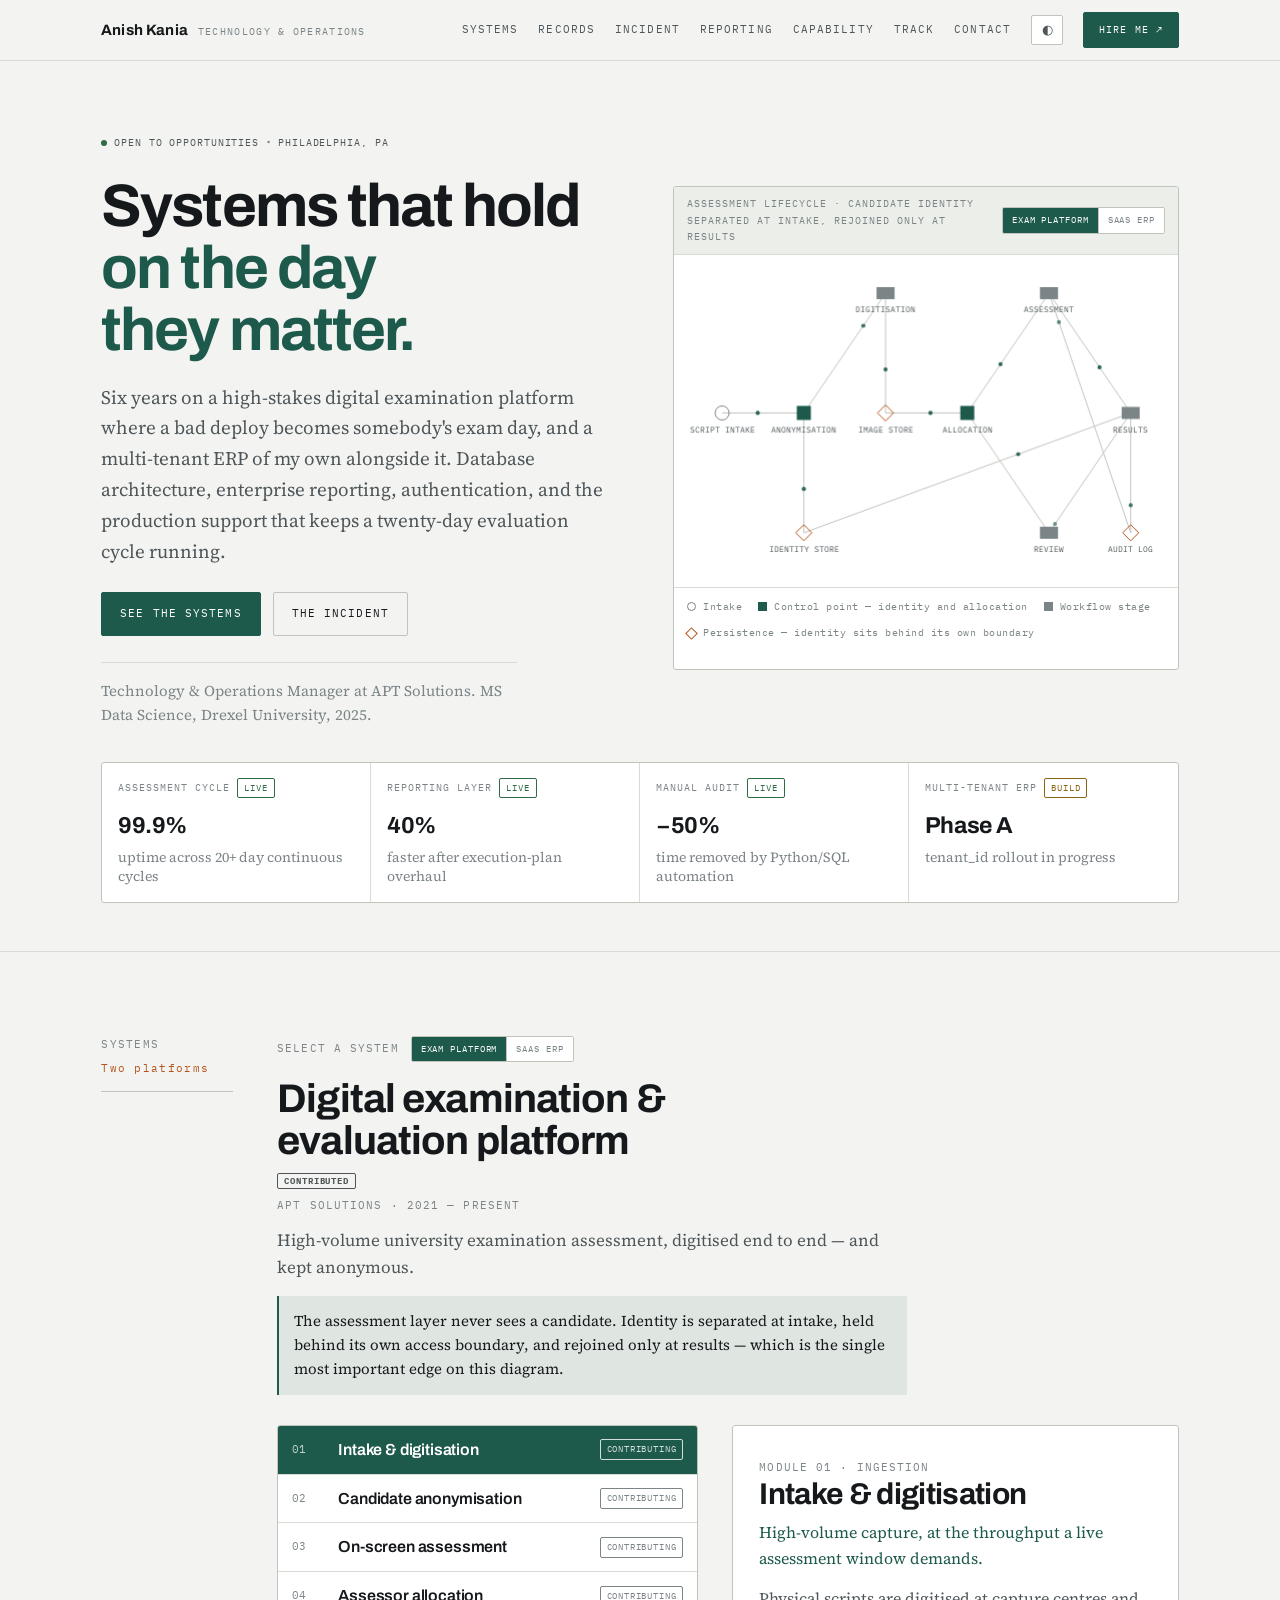
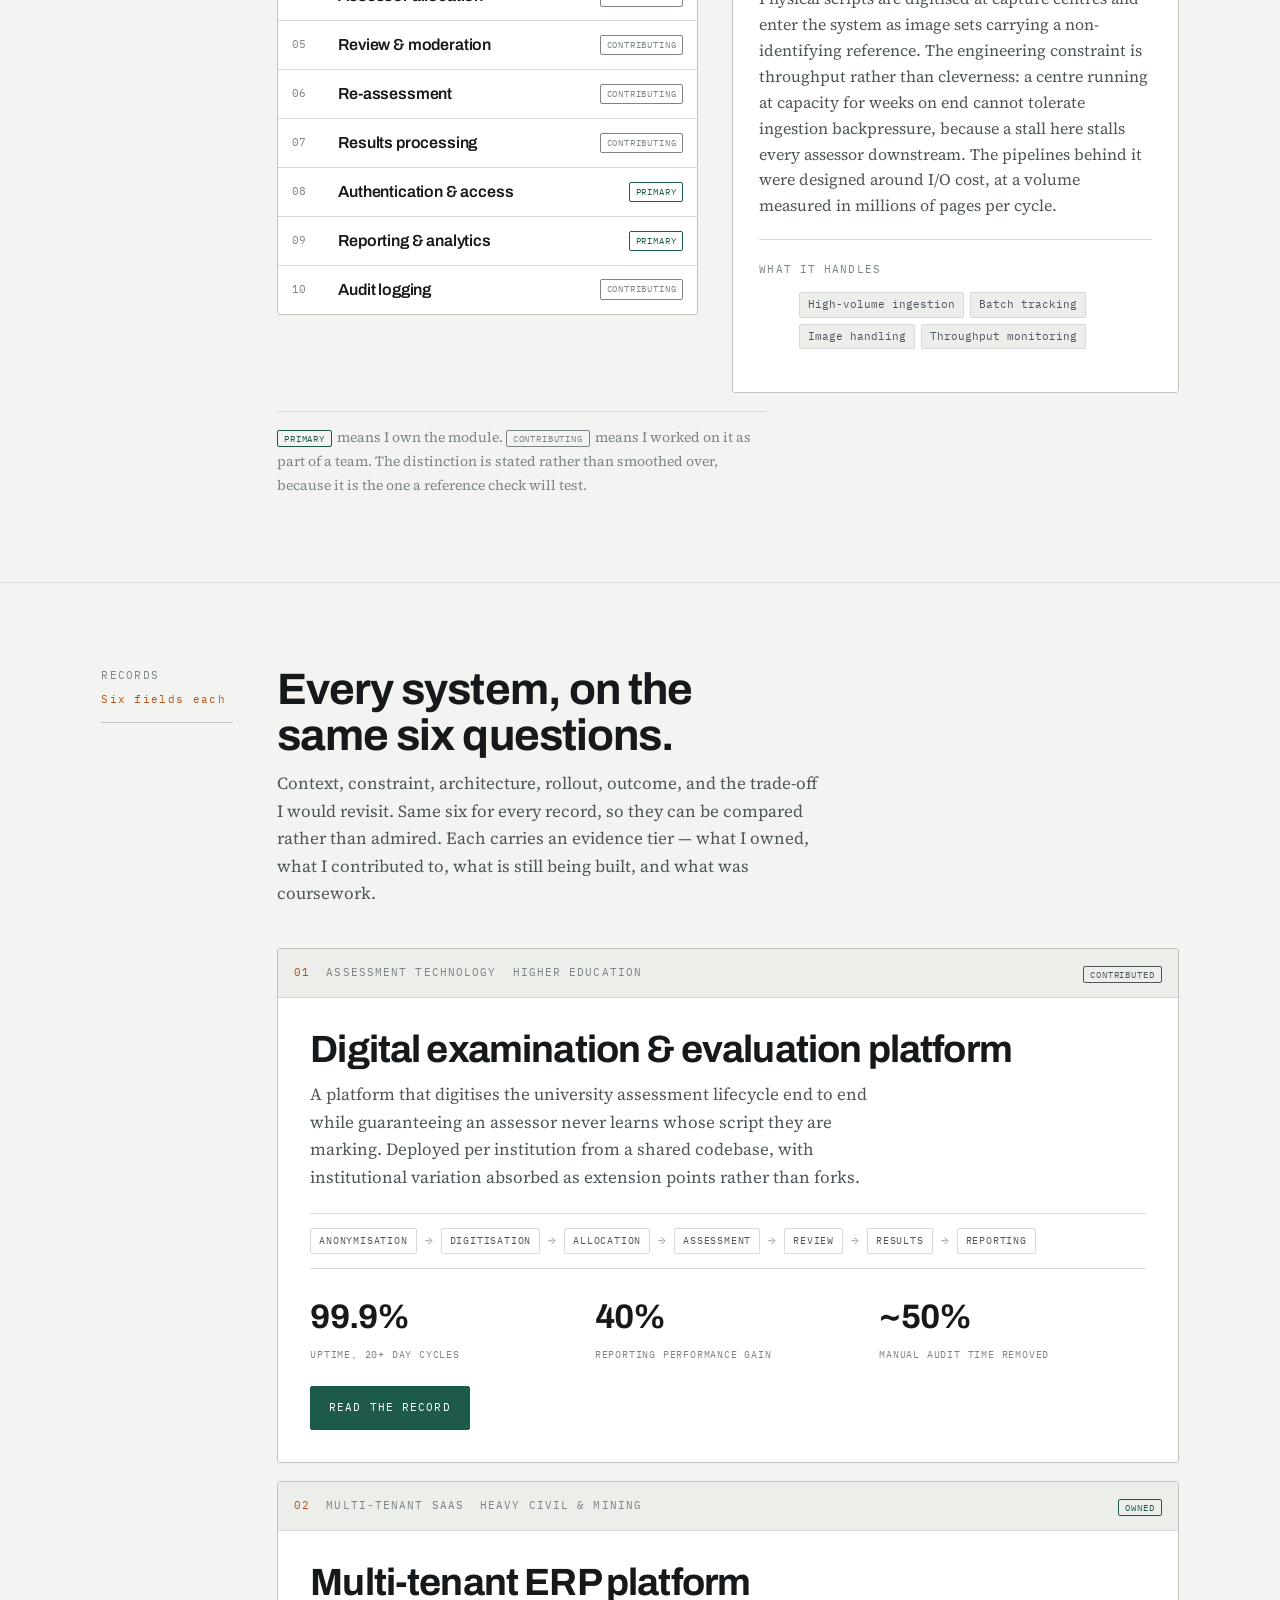
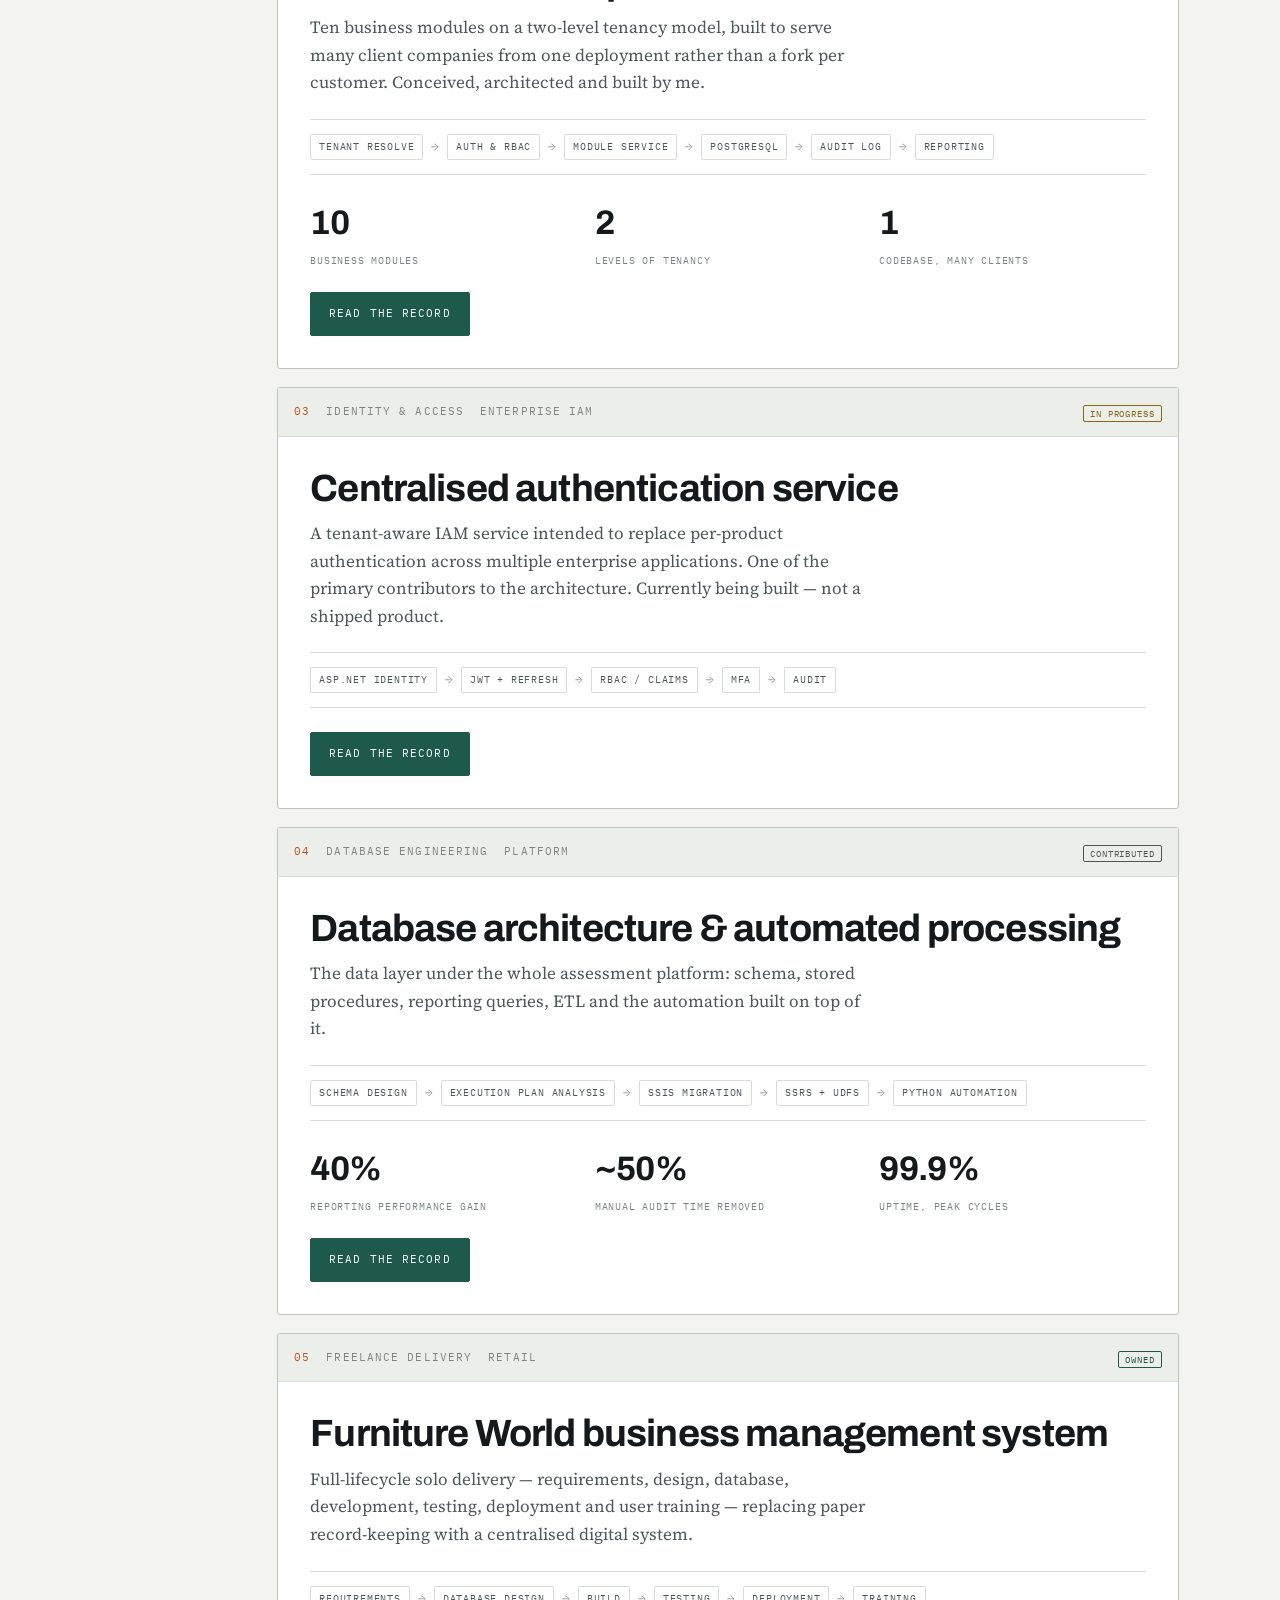
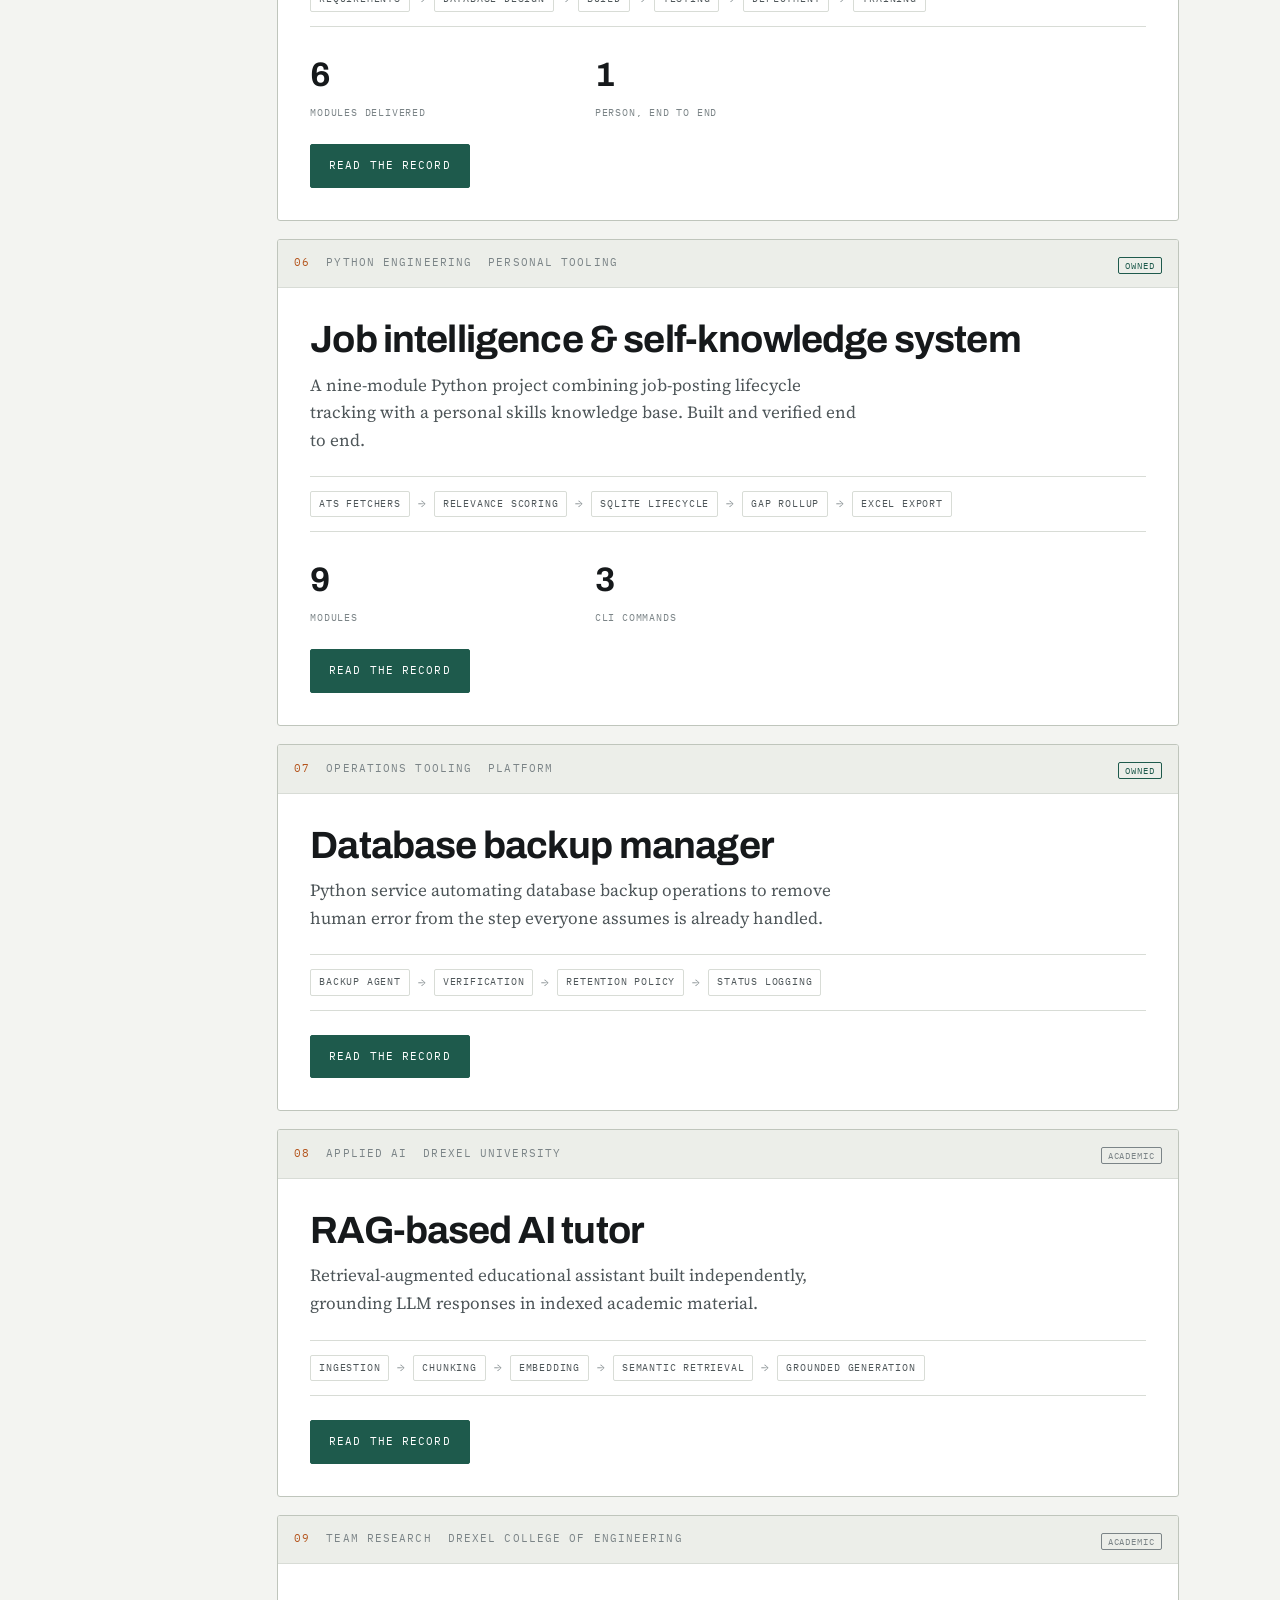
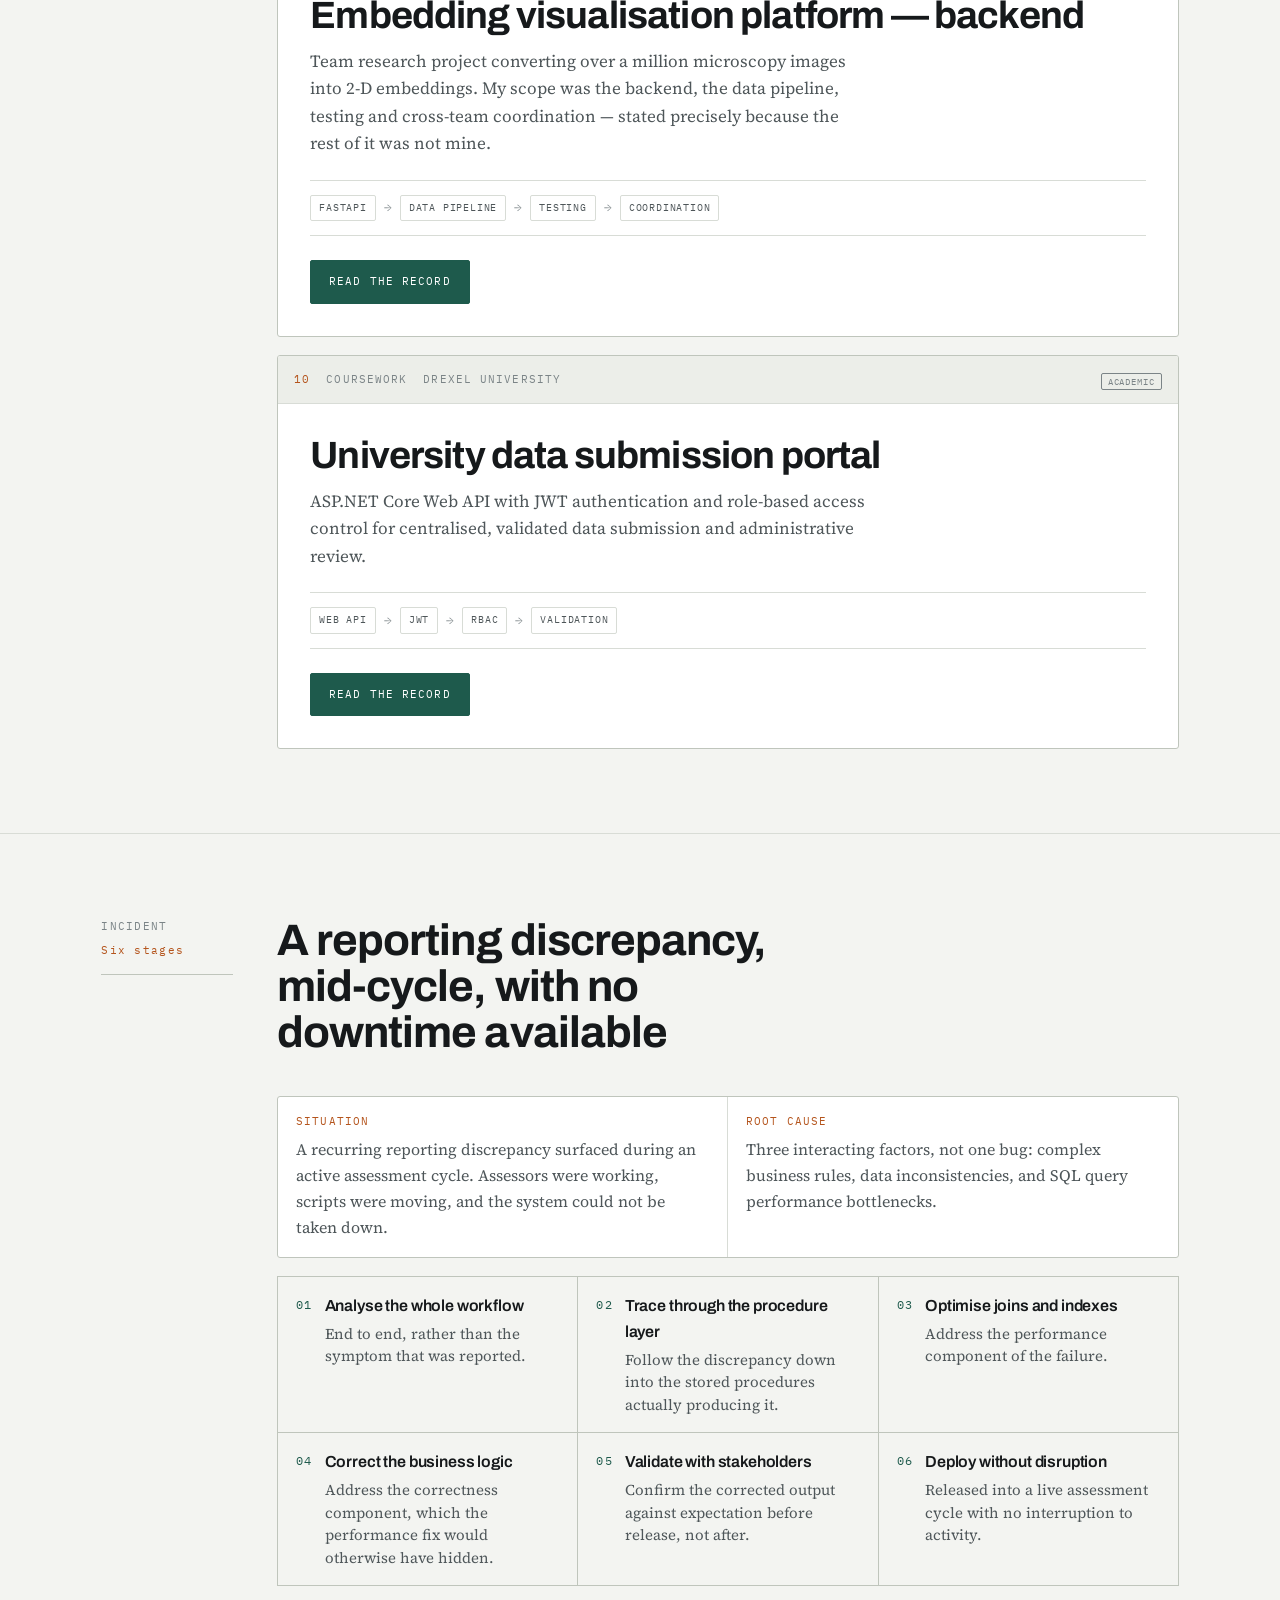
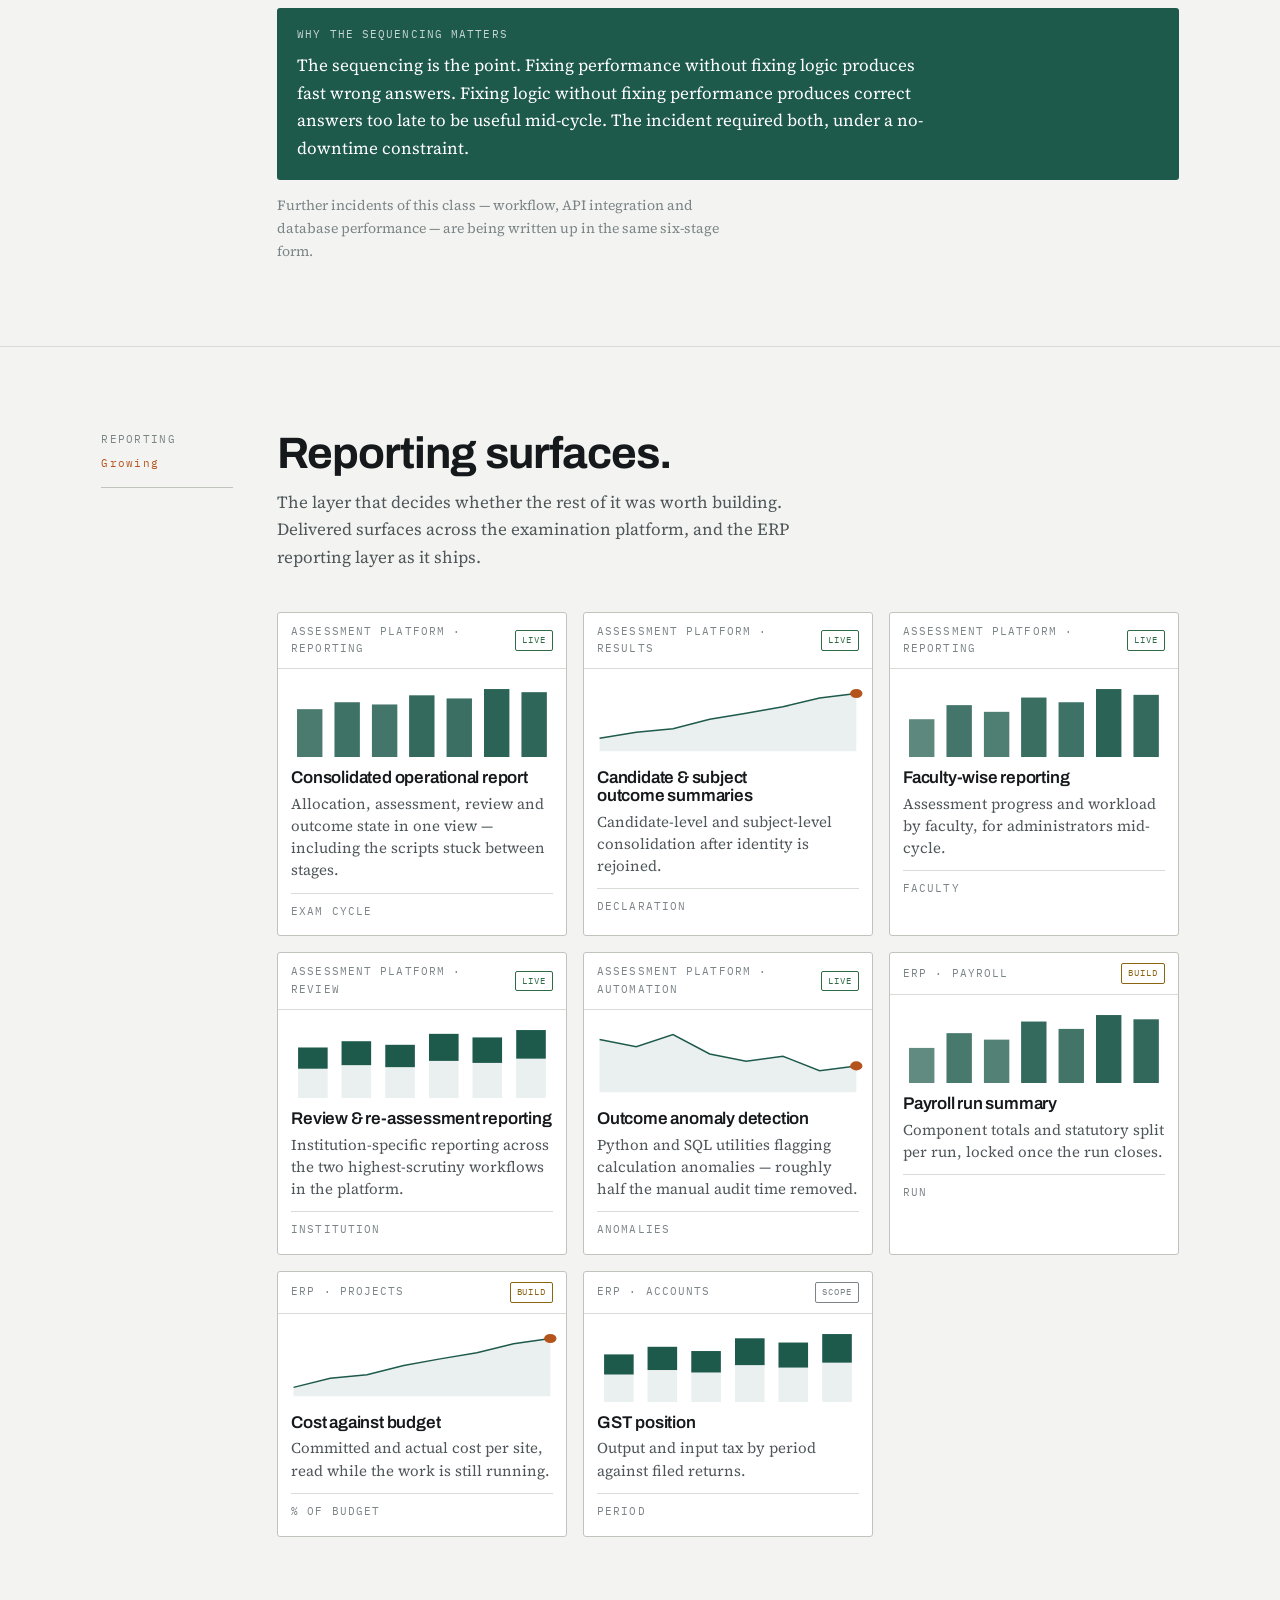
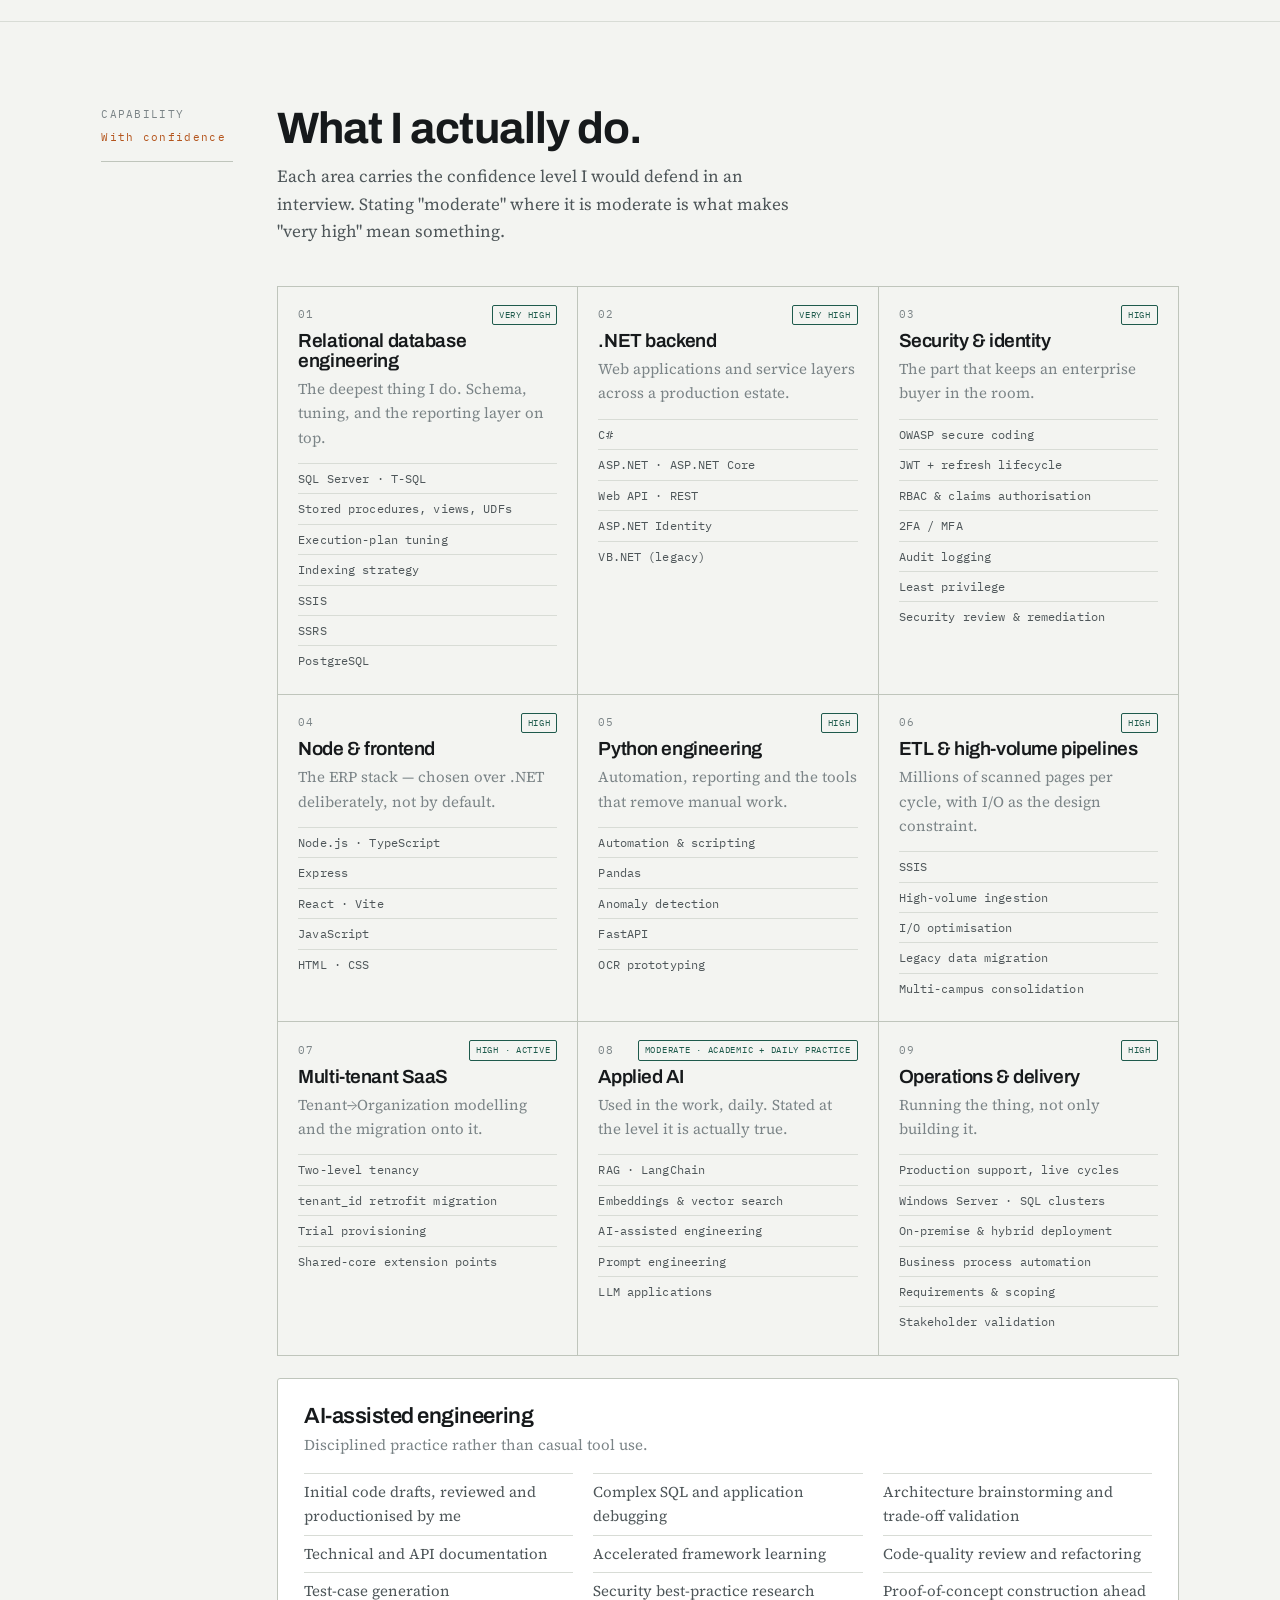
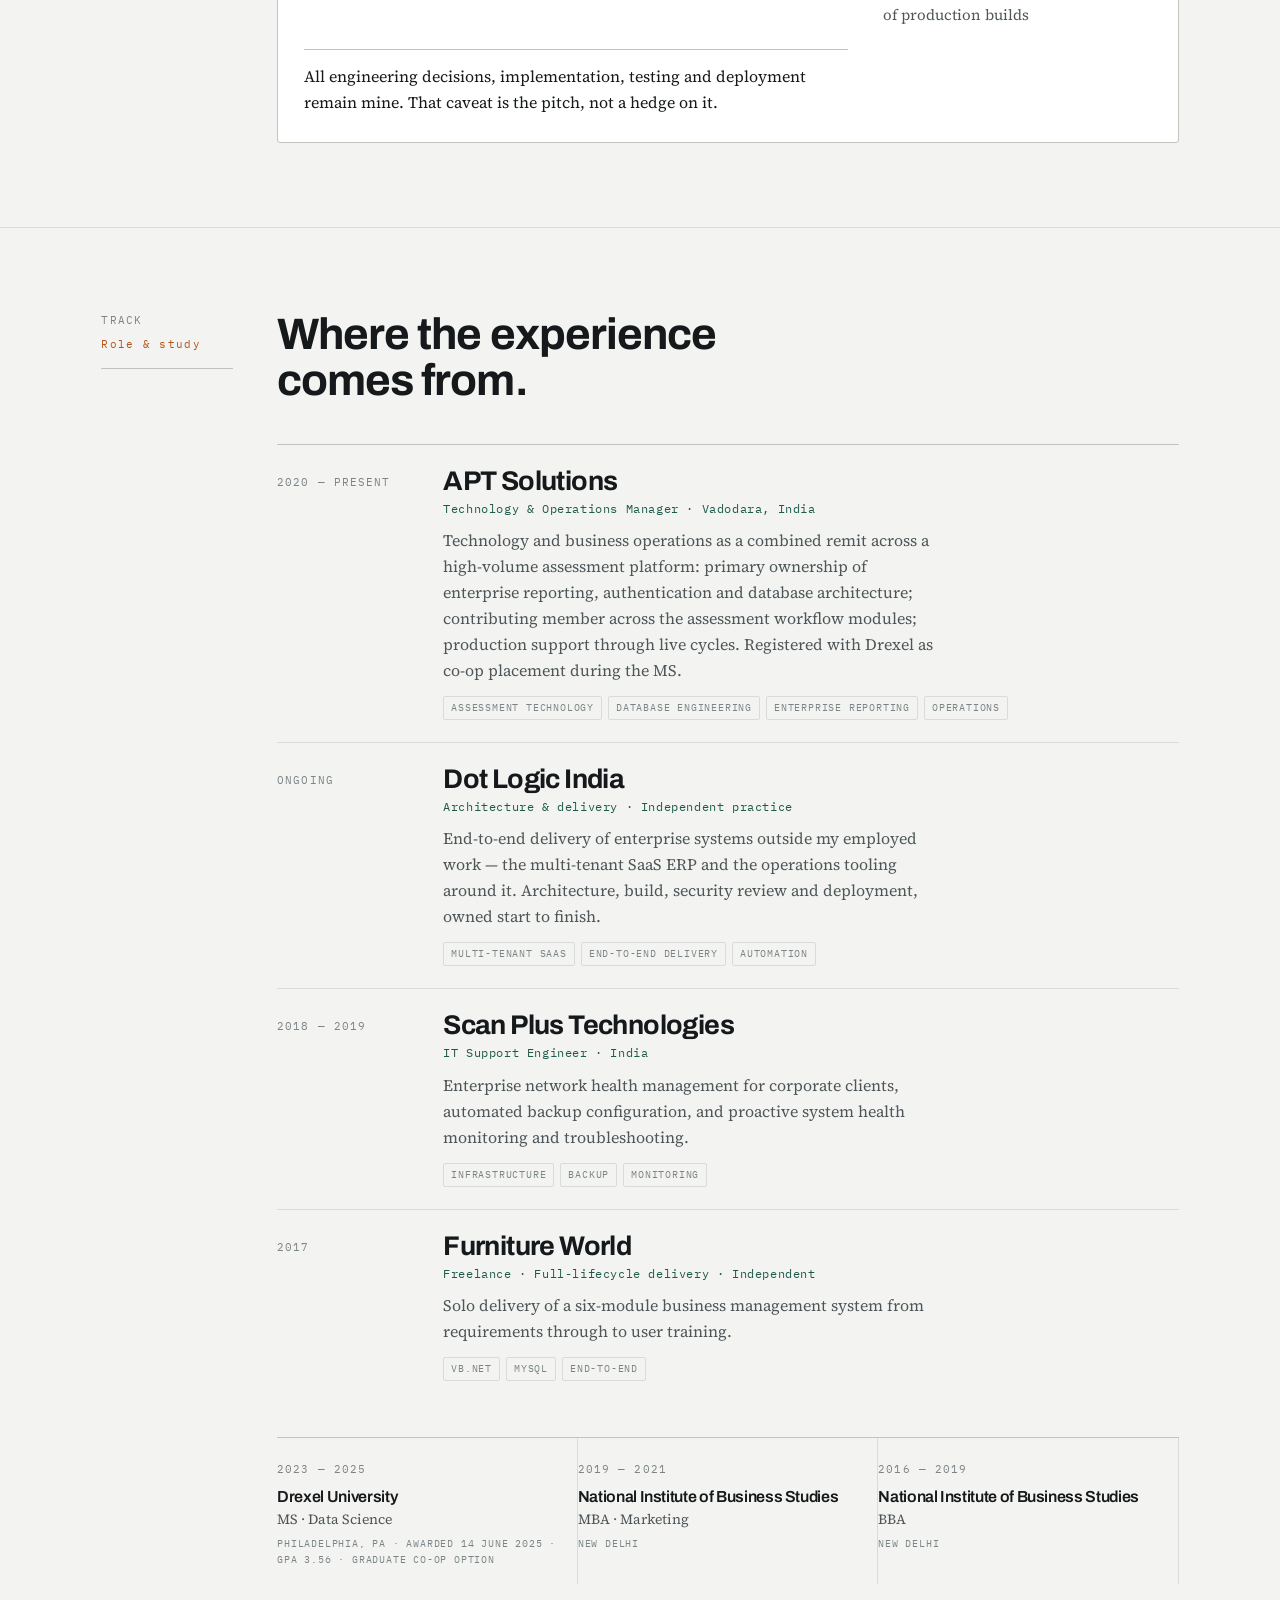
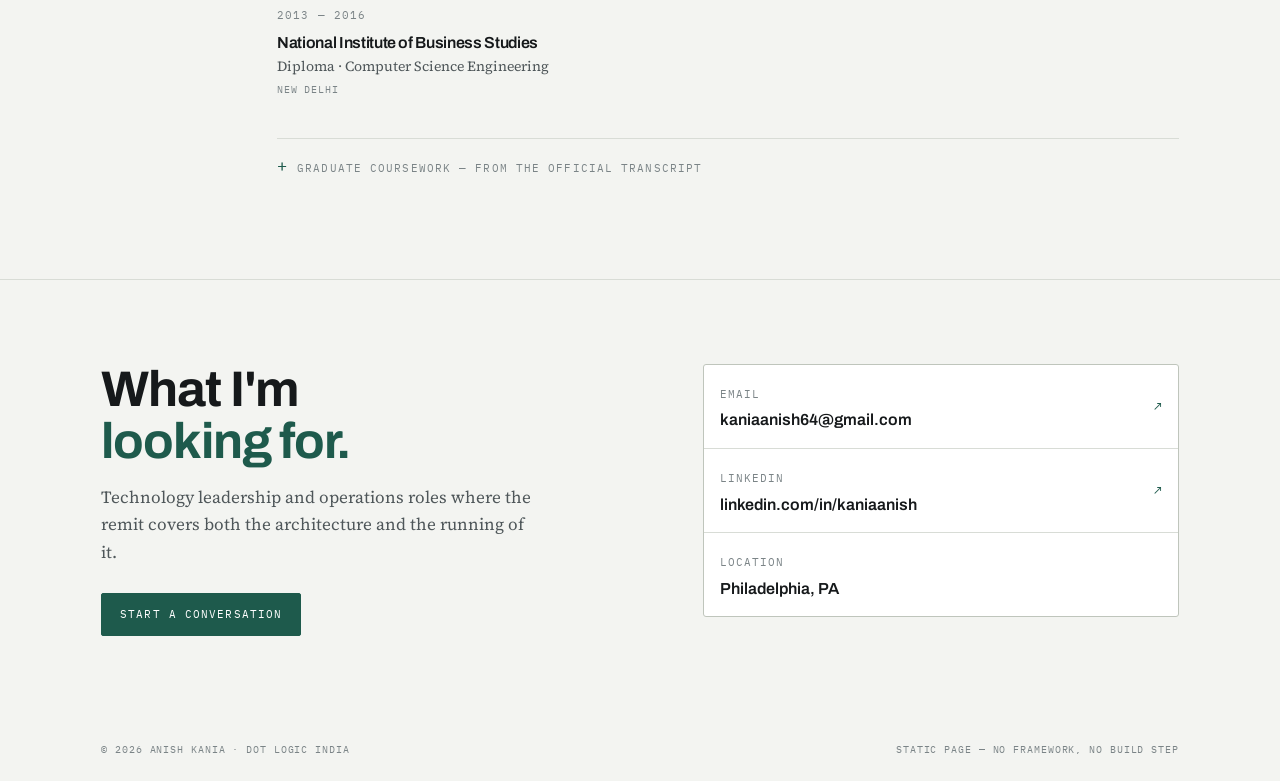
==== commit e2b26c71: "Update header, add Hire me" ====
--- a/index.html
+++ b/index.html
@@ -36,8 +36,8 @@
       <a href="#contact">Contact</a>
     </nav>
 
-    <a class="avail" href="#contact"><span class="avail-dot"></span><span id="availability"></span></a>
     <button class="theme-btn" id="themeBtn" type="button" aria-label="Switch light and dark">◐</button>
+    <a class="hire" id="hireBtn" href="#contact">Hire me <span aria-hidden="true">↗</span></a>
   </div>
 </header>
 
@@ -48,7 +48,7 @@
     <div class="wrap">
       <div class="hero-grid">
         <div>
-          <p class="eyebrow"><span class="dot"></span><span id="heroEyebrow"></span></p>
+          <p class="eyebrow"><span class="dot"></span><span id="availability"></span><em>·</em><span id="heroEyebrow"></span></p>
           <h1 id="heroTitle"></h1>
           <p class="hero-lede" id="heroLede"></p>
           <div class="hero-actions">
--- a/style.css
+++ b/style.css
@@ -502,3 +502,22 @@
 }
 .avail:hover{background:var(--accent);color:var(--accent-ink)}
 .avail-dot{width:6px;height:6px;border-radius:50%;background:currentColor;flex:none}
+
+/* Hire me — the single strong CTA in the masthead */
+.hire{
+  display:inline-flex;align-items:center;gap:7px;text-decoration:none;
+  background:var(--accent);color:var(--accent-ink);
+  border:1px solid var(--accent);border-radius:2px;padding:9px 15px;
+  font-family:var(--mono);font-size:10px;letter-spacing:.11em;text-transform:uppercase;
+  white-space:nowrap;transition:transform .16s,filter .16s;
+}
+.hire:hover{transform:translateY(-1px);filter:brightness(1.08)}
+.eyebrow em{font-style:normal;color:var(--ink-3)}
+@media (max-width:760px){
+  .hire{padding:8px 12px}
+  .eyebrow{flex-wrap:wrap;row-gap:4px}
+}
+
+/* eyebrow now carries availability + role + location — keep it on one line */
+.eyebrow{flex-wrap:wrap;gap:7px;row-gap:2px}
+.eyebrow span{font-size:10px;letter-spacing:.09em}
